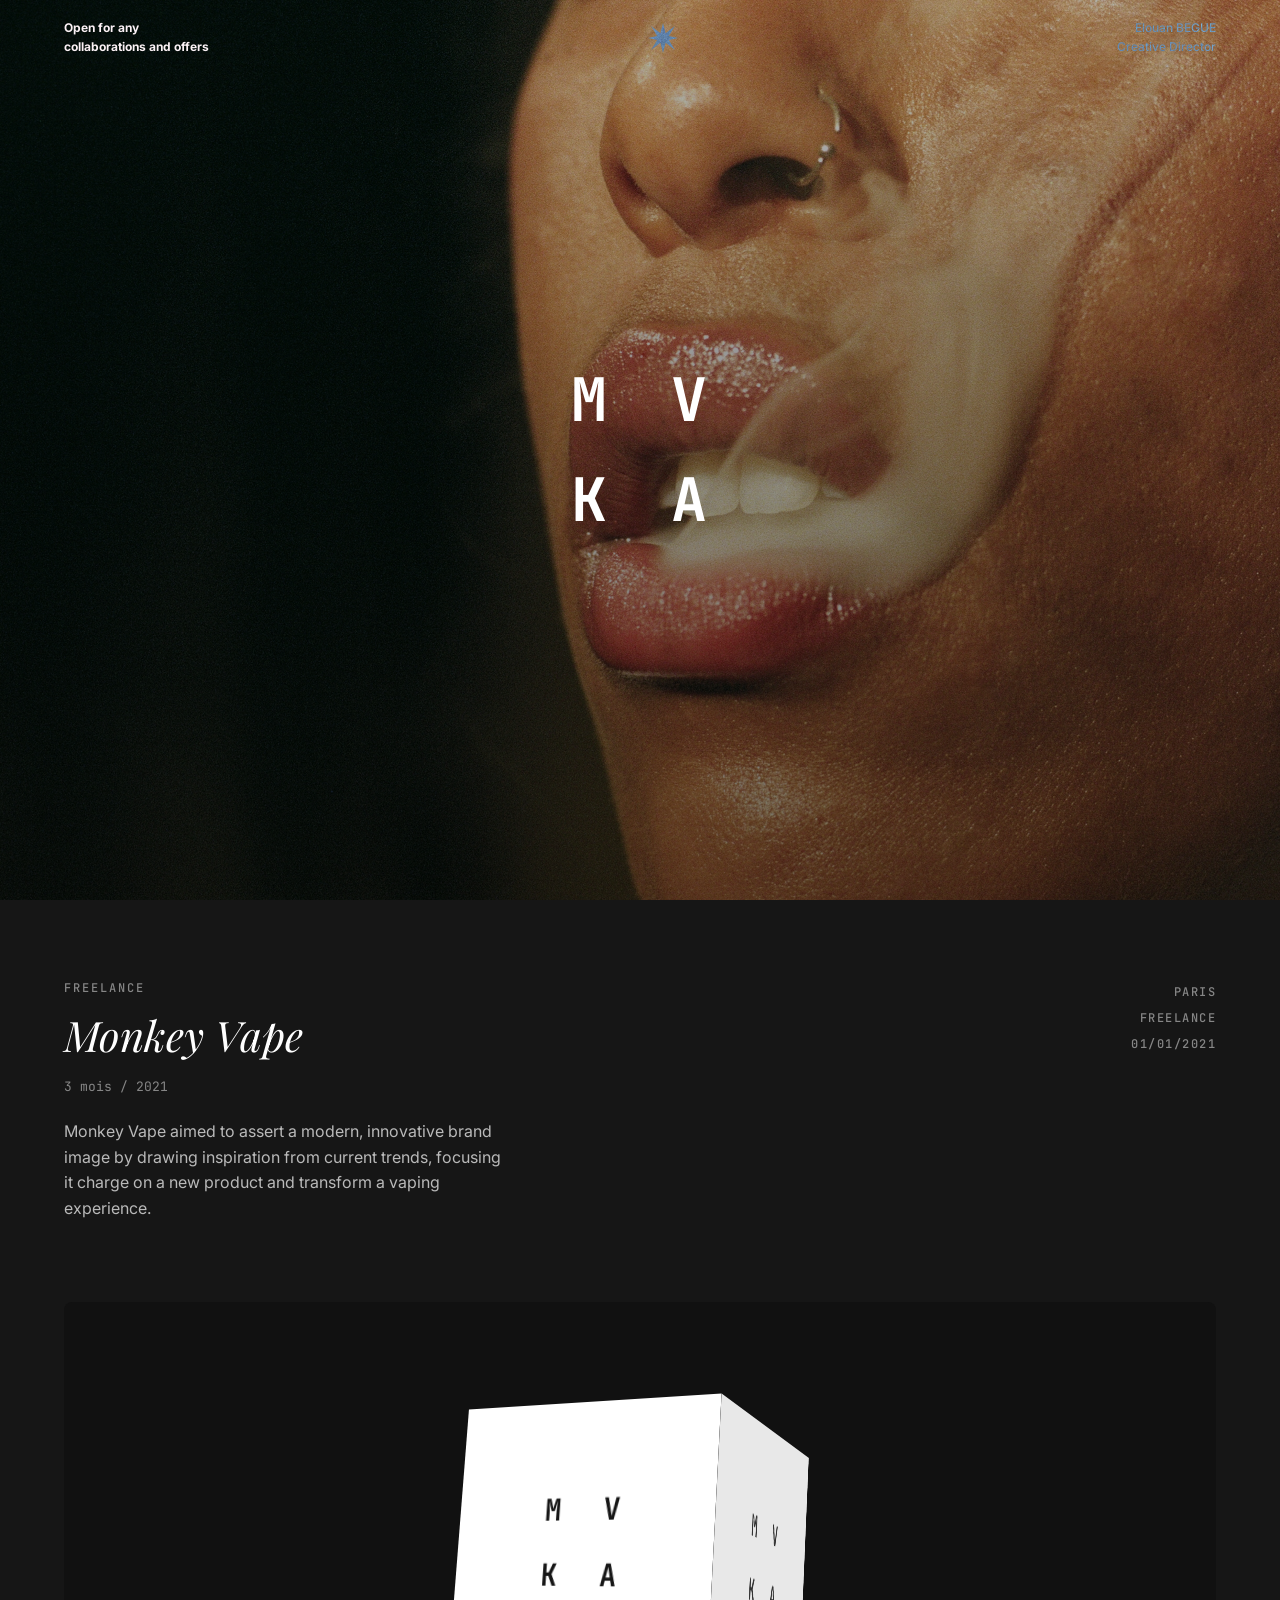
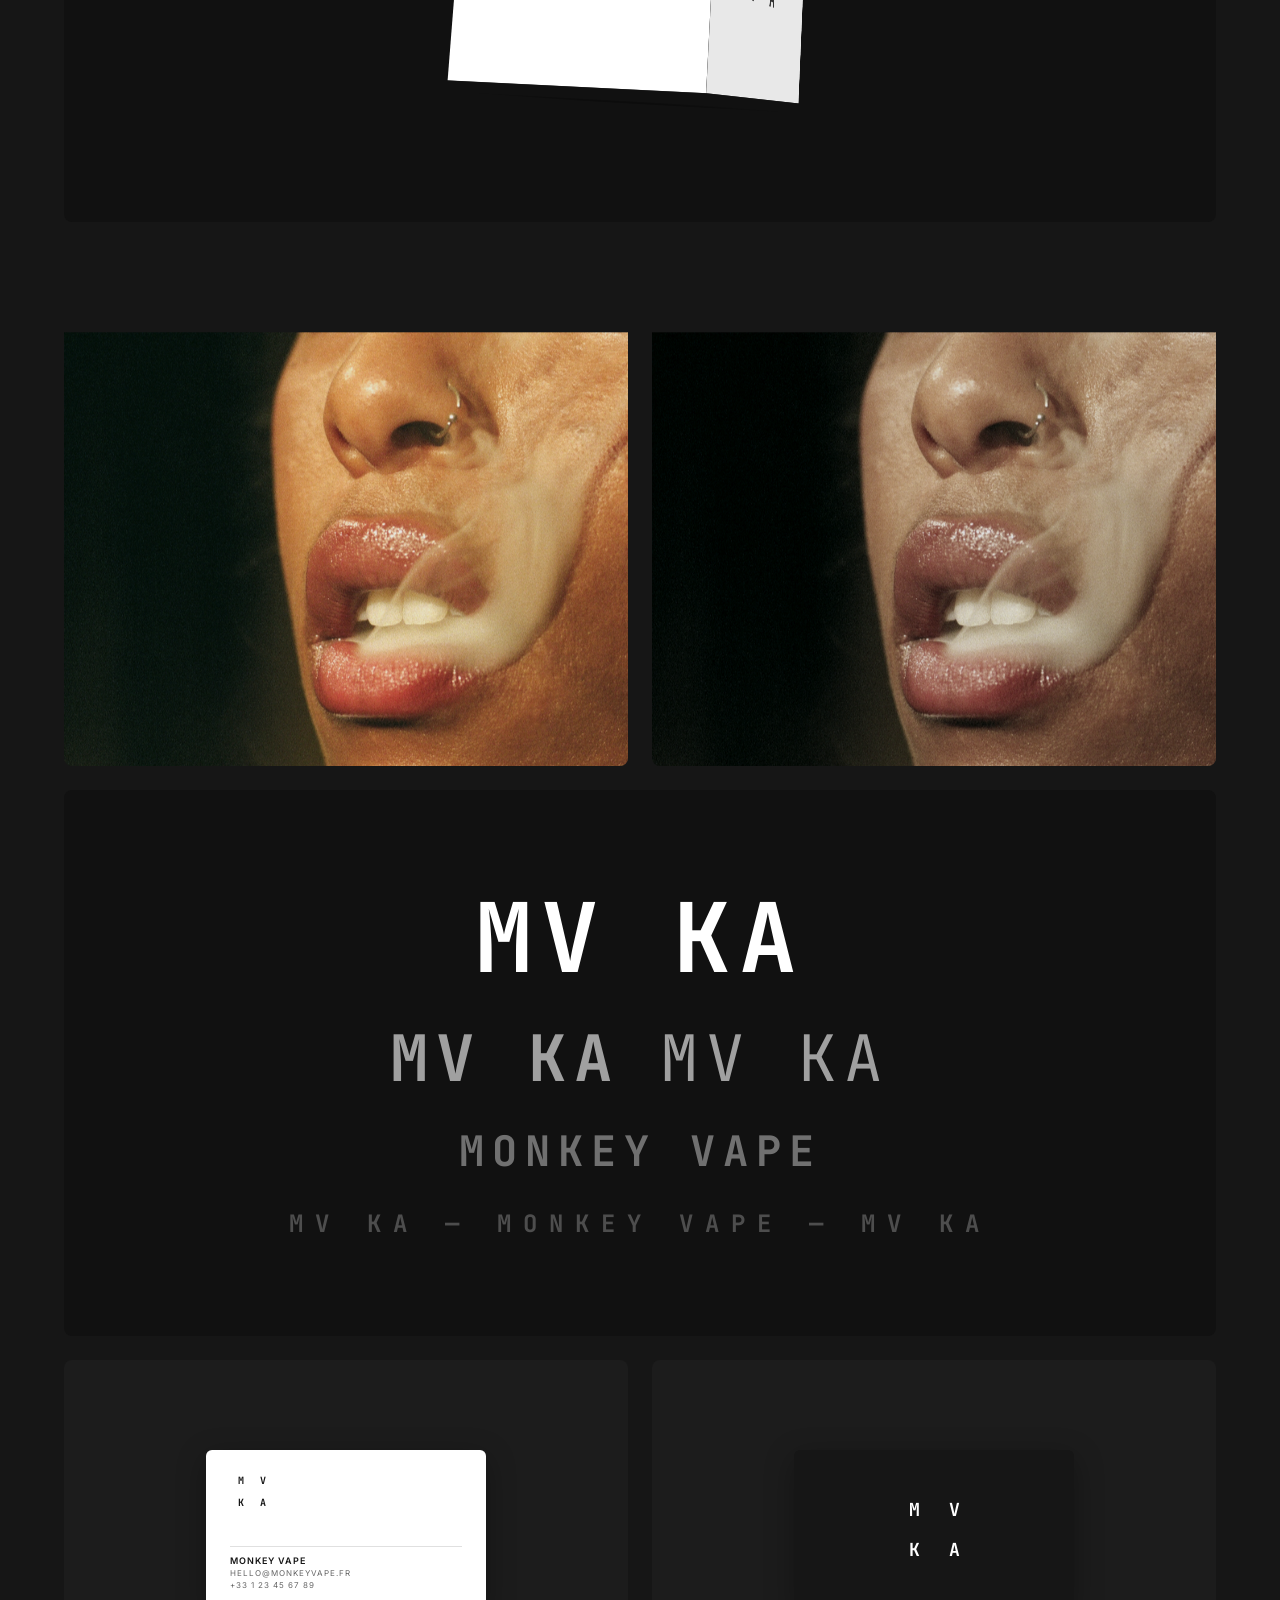
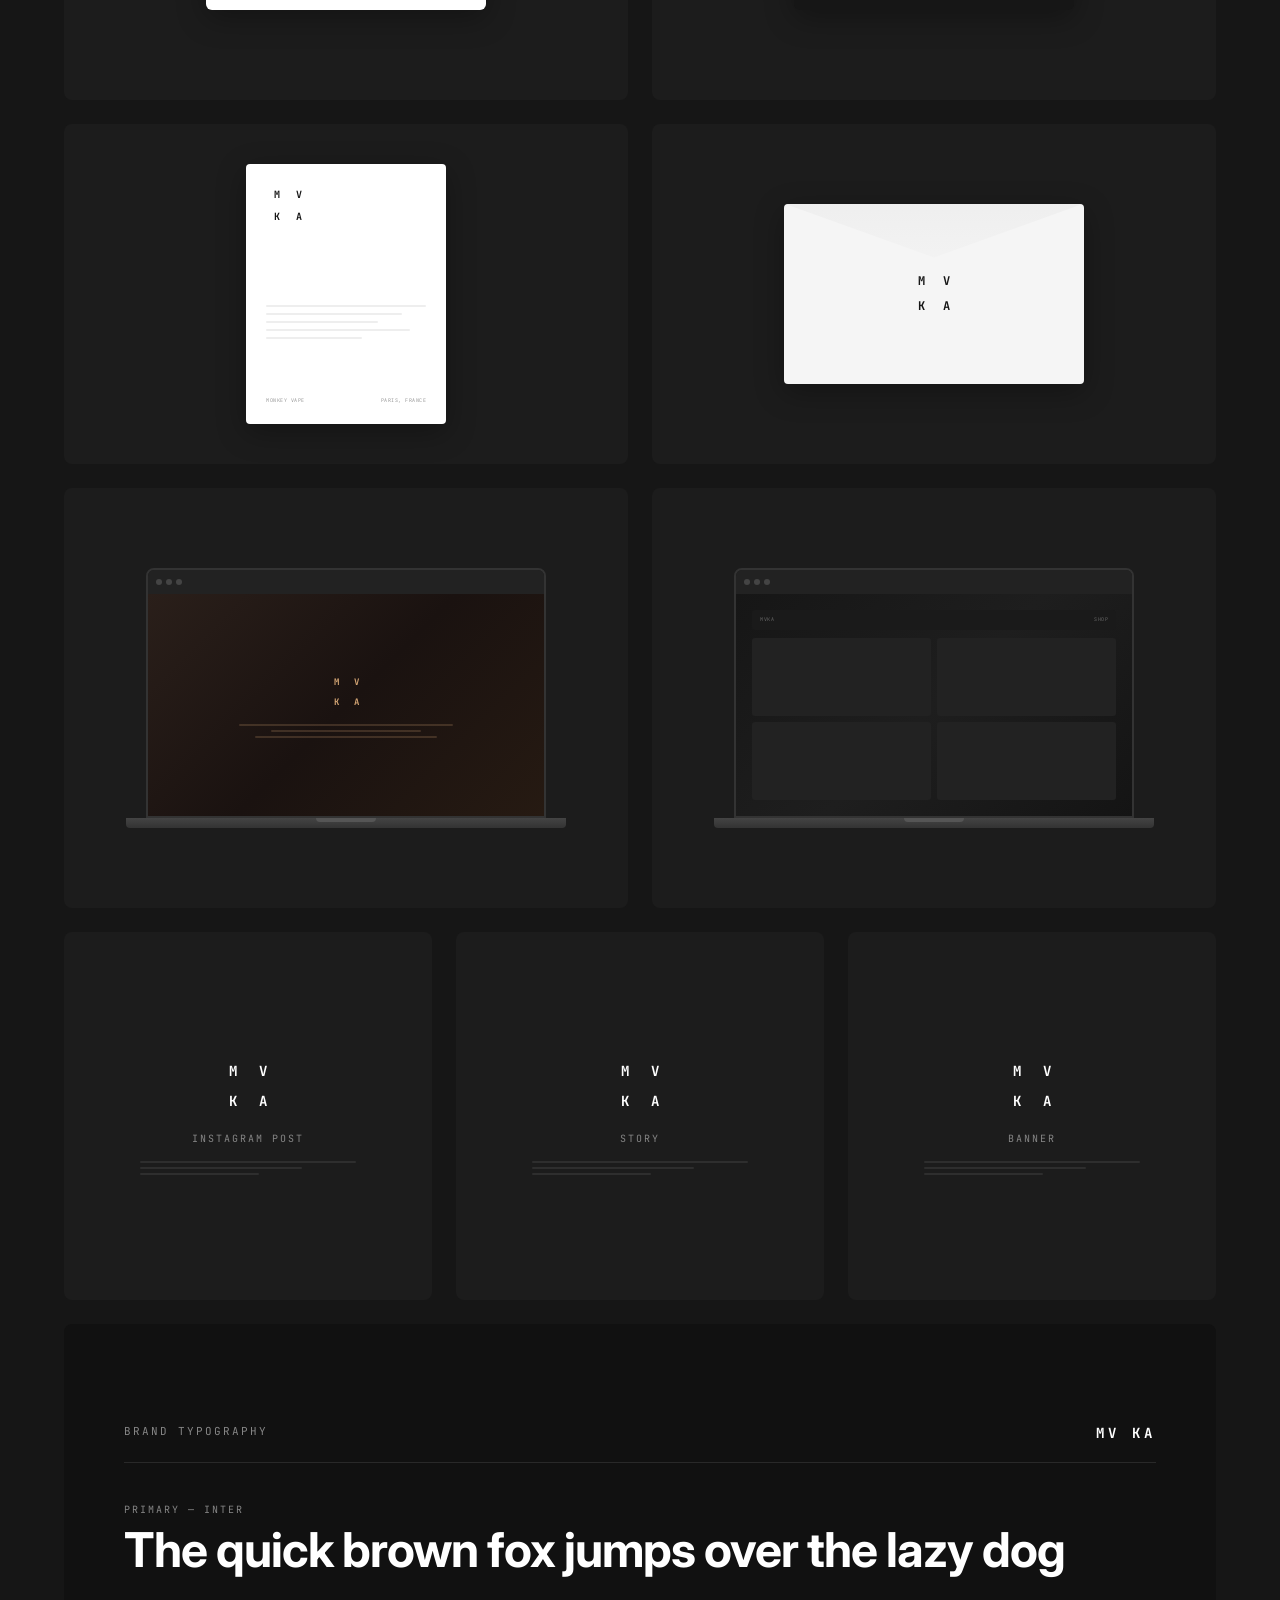
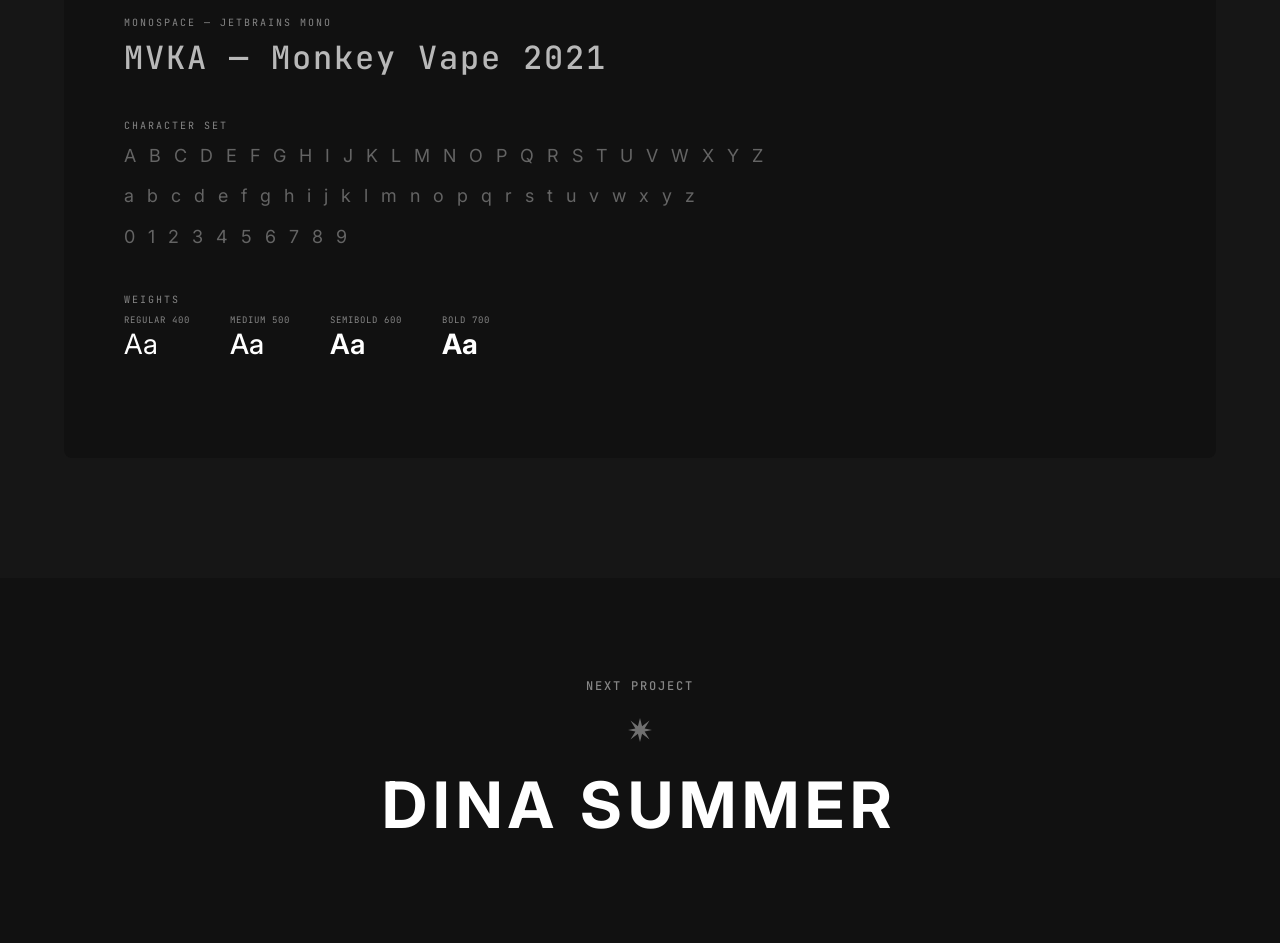
==== work-monkey-vape.html @ 681b248b "Initial commit — Elouan BEGUE Creative Director portfolio Full static portfolio with: - Homepage (in" ====
<!DOCTYPE html>
<html lang="en">
<head>
  <meta charset="UTF-8">
  <meta name="viewport" content="width=device-width, initial-scale=1.0">
  <title>MONKEY VAPE / MV KA — Elouan BEGUE</title>
  <meta name="description" content="Monkey Vape MV KA brand case study. Branding, web design and visual identity by Elouan BEGUE.">
  <meta property="og:title" content="MONKEY VAPE / MV KA — Elouan BEGUE">
  <meta property="og:description" content="Monkey Vape MV KA brand case study. Branding, web design and visual identity by Elouan BEGUE.">
  <meta property="og:type" content="website">
  <meta property="og:url" content="https://elouanbegue.com/work-monkey-vape.html">
  <link rel="icon" href="assets/favicon.svg" type="image/svg+xml">
  <link rel="preconnect" href="https://fonts.googleapis.com">
  <link rel="preconnect" href="https://fonts.gstatic.com" crossorigin>
  <link href="https://fonts.googleapis.com/css2?family=Inter:wght@400;500;600;700&family=JetBrains+Mono:wght@400;500&family=Playfair+Display:ital,wght@0,400;0,700;1,400;1,700&display=swap" rel="stylesheet">
  <link rel="stylesheet" href="styles.css">
  <style>
    /* === MONKEY VAPE CASE STUDY === */

    body {
      background: #161616;
      color: #ffffff;
    }

    /* --- HEADER override --- */
    .header {
      background: transparent;
      mix-blend-mode: difference;
    }
    .header.scrolled {
      background-color: rgba(22, 22, 22, 0.9);
      backdrop-filter: blur(12px);
      -webkit-backdrop-filter: blur(12px);
    }

    /* --- HERO --- */
    .mv-hero {
      position: relative;
      width: 100vw;
      height: 100vh;
      min-height: 700px;
      overflow: hidden;
      display: flex;
      align-items: center;
      justify-content: center;
    }

    .mv-hero-bg {
      position: absolute;
      inset: 0;
      background-image: url('assets/project-allowa-bg.jpg');
      background-size: cover;
      background-position: center top;
      transform: scale(1.08);
      animation: mvHeroZoom 2s ease-out forwards;
      will-change: transform;
    }

    @keyframes mvHeroZoom {
      from { transform: scale(1.08); }
      to { transform: scale(1.0); }
    }

    .mv-hero-overlay {
      position: absolute;
      inset: 0;
      background: linear-gradient(180deg, rgba(0,0,0,0.3) 0%, rgba(0,0,0,0.55) 100%);
      pointer-events: none;
    }

    .mv-hero-logo {
      position: relative;
      z-index: 2;
      display: grid;
      grid-template-columns: 1fr 1fr;
      grid-template-rows: 1fr 1fr;
      width: 200px;
      height: 200px;
      opacity: 0;
      animation: mvLogoIn 1s ease-out 0.4s forwards;
    }

    @keyframes mvLogoIn {
      from { opacity: 0; transform: scale(0.9); }
      to { opacity: 1; transform: scale(1); }
    }

    .mv-hero-logo span {
      display: flex;
      align-items: center;
      justify-content: center;
      font-family: 'JetBrains Mono', monospace;
      font-size: 60px;
      font-weight: 700;
      color: #ffffff;
      line-height: 1;
      letter-spacing: 2px;
    }

    /* --- PROJECT INFO --- */
    .project-info {
      max-width: var(--max-width);
      margin: 0 auto;
      padding: 80px var(--side-padding);
      display: grid;
      grid-template-columns: 1fr 1fr;
      gap: 60px;
    }

    .project-info-left {
      display: flex;
      flex-direction: column;
      gap: 16px;
    }

    .project-info-label {
      font-family: var(--font-mono);
      font-size: 12px;
      font-weight: 500;
      color: var(--grey);
      text-transform: uppercase;
      letter-spacing: 2px;
    }

    .project-info-title {
      font-family: 'Playfair Display', serif;
      font-size: 42px;
      font-weight: 400;
      font-style: italic;
      color: #ffffff;
      line-height: 1.1;
    }

    .project-info-date {
      font-family: var(--font-mono);
      font-size: 13px;
      font-weight: 400;
      color: var(--grey);
      margin-top: 4px;
    }

    .project-info-desc {
      font-family: var(--font-sans);
      font-size: 16px;
      font-weight: 400;
      color: rgba(255, 255, 255, 0.7);
      line-height: 1.6;
      max-width: 440px;
      margin-top: 8px;
    }

    .project-info-right {
      display: flex;
      flex-direction: column;
      align-items: flex-end;
      justify-content: flex-start;
      gap: 10px;
      padding-top: 4px;
    }

    .project-meta-item {
      font-family: 'JetBrains Mono', monospace;
      font-size: 12px;
      font-weight: 500;
      color: var(--grey);
      text-transform: uppercase;
      letter-spacing: 1.5px;
      text-align: right;
    }

    /* --- GALLERY --- */
    .gallery {
      max-width: var(--max-width);
      margin: 0 auto;
      padding: 0 var(--side-padding);
      display: flex;
      flex-direction: column;
      gap: var(--gap);
    }

    .gallery-row {
      width: 100%;
      overflow: hidden;
      border-radius: var(--radius);
    }

    .gallery-row img {
      width: 100%;
      height: 100%;
      object-fit: cover;
      display: block;
      transition: transform 0.6s cubic-bezier(0.16, 1, 0.3, 1);
    }

    .gallery-row:hover img {
      transform: scale(1.02);
    }

    .gallery-row.full {
      height: 520px;
    }

    .gallery-two-col {
      display: grid;
      grid-template-columns: 1fr 1fr;
      gap: var(--gap);
    }

    .gallery-two-col .gallery-col {
      height: 520px;
      overflow: hidden;
      border-radius: var(--radius);
    }

    .gallery-two-col .gallery-col img {
      width: 100%;
      height: 100%;
      object-fit: cover;
      transition: transform 0.6s cubic-bezier(0.16, 1, 0.3, 1);
    }

    .gallery-two-col .gallery-col:hover img {
      transform: scale(1.02);
    }

    /* --- 1. 3D BOX MOCKUP --- */
    .box-mockup-section {
      width: 100%;
      height: 520px;
      display: flex;
      align-items: center;
      justify-content: center;
      background: #111111;
      border-radius: var(--radius);
      overflow: hidden;
      perspective: 1200px;
    }

    .box-3d {
      width: 260px;
      height: 260px;
      position: relative;
      transform-style: preserve-3d;
      transform: rotateY(-25deg) rotateX(8deg);
      transition: transform 0.8s cubic-bezier(0.16, 1, 0.3, 1);
    }

    .box-mockup-section:hover .box-3d {
      transform: rotateY(-40deg) rotateX(12deg);
    }

    .box-face {
      position: absolute;
      width: 260px;
      height: 260px;
      display: flex;
      align-items: center;
      justify-content: center;
      border: 1px solid rgba(255,255,255,0.08);
      backface-visibility: hidden;
    }

    .box-face-front {
      background: #ffffff;
      transform: translateZ(130px);
    }

    .box-face-right {
      background: #e8e8e8;
      transform: rotateY(90deg) translateZ(130px);
    }

    .box-face-top {
      background: #f0f0f0;
      transform: rotateX(90deg) translateZ(130px);
    }

    .box-face .box-logo {
      display: grid;
      grid-template-columns: 1fr 1fr;
      grid-template-rows: 1fr 1fr;
      width: 120px;
      height: 120px;
    }

    .box-face .box-logo span {
      display: flex;
      align-items: center;
      justify-content: center;
      font-family: 'JetBrains Mono', monospace;
      font-size: 28px;
      font-weight: 700;
      color: #161616;
      line-height: 1;
    }

    .box-face-right .box-logo span {
      color: #333;
    }

    .box-face-top .box-logo span {
      color: #444;
    }

    .box-shadow {
      position: absolute;
      width: 260px;
      height: 260px;
      background: rgba(0,0,0,0.3);
      filter: blur(40px);
      transform: rotateX(90deg) translateZ(-140px) scale(0.8);
    }

    /* --- 2. TWO-COL PRODUCT SHOTS --- */
    .product-shot {
      position: relative;
      width: 100%;
      height: 100%;
    }

    .product-shot img {
      width: 100%;
      height: 100%;
      object-fit: cover;
    }

    .product-shot.warm img {
      filter: sepia(0.15) saturate(1.2) brightness(0.9);
    }

    .product-shot.cool img {
      filter: saturate(0.6) brightness(0.85) contrast(1.1);
    }

    .product-shot:hover img {
      transform: scale(1.03);
    }

    /* --- 3. LOGO SHOWCASE --- */
    .logo-showcase {
      width: 100%;
      padding: 100px 40px;
      display: flex;
      flex-direction: column;
      align-items: center;
      justify-content: center;
      gap: 40px;
      background: #111111;
      border-radius: var(--radius);
      overflow: hidden;
    }

    .logo-showcase-row {
      display: flex;
      align-items: baseline;
      gap: 40px;
    }

    .logo-showcase-text {
      font-family: 'JetBrains Mono', monospace;
      font-weight: 700;
      color: #ffffff;
      letter-spacing: 8px;
      line-height: 1;
      white-space: nowrap;
    }

    .logo-showcase-text.xl {
      font-size: 96px;
    }

    .logo-showcase-text.lg {
      font-size: 64px;
      opacity: 0.6;
    }

    .logo-showcase-text.md {
      font-size: 42px;
      opacity: 0.4;
    }

    .logo-showcase-text.sm {
      font-size: 24px;
      opacity: 0.25;
      letter-spacing: 12px;
    }

    .logo-showcase-text.light {
      font-weight: 400;
    }

    /* --- 4. STATIONERY GRID --- */
    .stationery-grid {
      display: grid;
      grid-template-columns: 1fr 1fr;
      grid-template-rows: 1fr 1fr;
      gap: var(--gap);
    }

    .stationery-card {
      height: 340px;
      background: #1c1c1c;
      border-radius: var(--radius);
      display: flex;
      align-items: center;
      justify-content: center;
      overflow: hidden;
      position: relative;
      opacity: 0;
      transform: translateY(40px);
      transition: opacity 0.6s cubic-bezier(0.16, 1, 0.3, 1),
                  transform 0.6s cubic-bezier(0.16, 1, 0.3, 1);
    }

    .stationery-grid.visible .stationery-card {
      opacity: 1;
      transform: translateY(0);
    }

    .stationery-grid.visible .stationery-card:nth-child(1) { transition-delay: 0s; }
    .stationery-grid.visible .stationery-card:nth-child(2) { transition-delay: 0.08s; }
    .stationery-grid.visible .stationery-card:nth-child(3) { transition-delay: 0.16s; }
    .stationery-grid.visible .stationery-card:nth-child(4) { transition-delay: 0.24s; }

    .stat-business-card {
      width: 280px;
      height: 160px;
      background: #ffffff;
      border-radius: 6px;
      padding: 20px 24px;
      display: flex;
      flex-direction: column;
      justify-content: space-between;
      box-shadow: 0 8px 30px rgba(0,0,0,0.3);
      transition: transform 0.4s ease;
    }

    .stationery-card:hover .stat-business-card {
      transform: translateY(-4px) rotate(-1deg);
    }

    .stat-bc-logo {
      display: grid;
      grid-template-columns: 1fr 1fr;
      width: 44px;
      height: 44px;
    }

    .stat-bc-logo span {
      font-family: 'JetBrains Mono', monospace;
      font-size: 10px;
      font-weight: 700;
      color: #161616;
      display: flex;
      align-items: center;
      justify-content: center;
    }

    .stat-bc-info {
      display: flex;
      flex-direction: column;
      gap: 2px;
    }

    .stat-bc-info span {
      font-family: 'Inter', sans-serif;
      font-size: 8px;
      color: #666;
      letter-spacing: 1px;
      text-transform: uppercase;
    }

    .stat-bc-info span:first-child {
      font-weight: 600;
      color: #161616;
      font-size: 9px;
    }

    .stat-bc-line {
      width: 100%;
      height: 1px;
      background: #e0e0e0;
      margin: 8px 0;
    }

    /* Back of card variant */
    .stat-business-card.back {
      background: #161616;
      display: flex;
      align-items: center;
      justify-content: center;
    }

    .stat-business-card.back .stat-bc-logo-big {
      display: grid;
      grid-template-columns: 1fr 1fr;
      width: 80px;
      height: 80px;
    }

    .stat-business-card.back .stat-bc-logo-big span {
      font-family: 'JetBrains Mono', monospace;
      font-size: 18px;
      font-weight: 700;
      color: #ffffff;
      display: flex;
      align-items: center;
      justify-content: center;
    }

    /* Letterhead variant */
    .stat-letterhead {
      width: 200px;
      height: 260px;
      background: #ffffff;
      border-radius: 4px;
      padding: 20px;
      display: flex;
      flex-direction: column;
      justify-content: space-between;
      box-shadow: 0 8px 30px rgba(0,0,0,0.3);
      transition: transform 0.4s ease;
    }

    .stationery-card:hover .stat-letterhead {
      transform: translateY(-4px);
    }

    .stat-lh-lines {
      display: flex;
      flex-direction: column;
      gap: 6px;
      margin-top: 20px;
    }

    .stat-lh-line {
      height: 2px;
      background: #eee;
      border-radius: 1px;
    }

    .stat-lh-line:nth-child(2) { width: 85%; }
    .stat-lh-line:nth-child(3) { width: 70%; }
    .stat-lh-line:nth-child(4) { width: 90%; }
    .stat-lh-line:nth-child(5) { width: 60%; }

    .stat-lh-footer {
      display: flex;
      justify-content: space-between;
      align-items: flex-end;
    }

    .stat-lh-footer span {
      font-family: 'JetBrains Mono', monospace;
      font-size: 5px;
      color: #999;
      text-transform: uppercase;
      letter-spacing: 0.5px;
    }

    /* Envelope variant */
    .stat-envelope {
      width: 300px;
      height: 180px;
      background: #f5f5f5;
      border-radius: 4px;
      padding: 24px;
      position: relative;
      display: flex;
      flex-direction: column;
      justify-content: center;
      align-items: center;
      box-shadow: 0 8px 30px rgba(0,0,0,0.3);
      transition: transform 0.4s ease;
    }

    .stationery-card:hover .stat-envelope {
      transform: translateY(-4px) rotate(1deg);
    }

    .stat-env-flap {
      position: absolute;
      top: 0;
      left: 0;
      right: 0;
      height: 50%;
      background: linear-gradient(180deg, #e8e8e8 0%, #f5f5f5 100%);
      border-radius: 4px 4px 0 0;
      clip-path: polygon(0 0, 100% 0, 50% 60%);
      opacity: 0.5;
    }

    .stat-env-logo {
      display: grid;
      grid-template-columns: 1fr 1fr;
      width: 50px;
      height: 50px;
      position: relative;
      z-index: 2;
    }

    .stat-env-logo span {
      font-family: 'JetBrains Mono', monospace;
      font-size: 12px;
      font-weight: 700;
      color: #161616;
      display: flex;
      align-items: center;
      justify-content: center;
    }

    /* --- 5. LAPTOP MOCKUPS --- */
    .laptop-grid {
      display: grid;
      grid-template-columns: 1fr 1fr;
      gap: var(--gap);
    }

    .laptop-mockup {
      height: 420px;
      background: #1c1c1c;
      border-radius: var(--radius);
      display: flex;
      align-items: center;
      justify-content: center;
      overflow: hidden;
      padding: 40px;
    }

    .laptop-frame {
      width: 100%;
      max-width: 400px;
      position: relative;
    }

    .laptop-screen {
      width: 100%;
      aspect-ratio: 16/10;
      background: #1a1a1a;
      border-radius: 8px 8px 0 0;
      border: 2px solid #333;
      overflow: hidden;
      position: relative;
    }

    .laptop-screen-content {
      width: 100%;
      height: 100%;
      display: flex;
      flex-direction: column;
    }

    .laptop-nav {
      height: 24px;
      background: #222;
      display: flex;
      align-items: center;
      padding: 0 8px;
      gap: 4px;
    }

    .laptop-nav-dot {
      width: 6px;
      height: 6px;
      border-radius: 50%;
      background: #444;
    }

    .laptop-body-warm {
      flex: 1;
      background: linear-gradient(135deg, #2a1f1a 0%, #1a1210 50%, #261a12 100%);
      display: flex;
      flex-direction: column;
      align-items: center;
      justify-content: center;
      gap: 12px;
      padding: 20px;
    }

    .laptop-body-warm .site-logo {
      display: grid;
      grid-template-columns: 1fr 1fr;
      width: 40px;
      height: 40px;
    }

    .laptop-body-warm .site-logo span {
      font-family: 'JetBrains Mono', monospace;
      font-size: 9px;
      font-weight: 700;
      color: #d4a574;
      display: flex;
      align-items: center;
      justify-content: center;
    }

    .laptop-body-warm .site-lines {
      display: flex;
      flex-direction: column;
      align-items: center;
      gap: 4px;
      width: 60%;
    }

    .laptop-body-warm .site-line {
      height: 2px;
      background: rgba(212, 165, 116, 0.2);
      border-radius: 1px;
      width: 100%;
    }

    .laptop-body-warm .site-line:nth-child(2) { width: 70%; }
    .laptop-body-warm .site-line:nth-child(3) { width: 85%; }

    .laptop-body-dark {
      flex: 1;
      background: linear-gradient(135deg, #161616 0%, #1e1e1e 50%, #141414 100%);
      display: flex;
      flex-direction: column;
      gap: 8px;
      padding: 16px;
    }

    .laptop-body-dark .site-header-bar {
      height: 20px;
      background: #1a1a1a;
      border-radius: 3px;
      display: flex;
      align-items: center;
      justify-content: space-between;
      padding: 0 8px;
    }

    .laptop-body-dark .site-header-bar span {
      font-family: 'JetBrains Mono', monospace;
      font-size: 5px;
      color: #666;
      text-transform: uppercase;
      letter-spacing: 0.5px;
    }

    .laptop-body-dark .site-grid {
      flex: 1;
      display: grid;
      grid-template-columns: 1fr 1fr;
      gap: 6px;
    }

    .laptop-body-dark .site-grid-item {
      background: #222;
      border-radius: 3px;
    }

    .laptop-base {
      width: 110%;
      height: 10px;
      background: linear-gradient(180deg, #444 0%, #333 100%);
      border-radius: 0 0 4px 4px;
      margin: 0 auto;
      position: relative;
      left: -5%;
    }

    .laptop-base::after {
      content: '';
      position: absolute;
      top: 0;
      left: 50%;
      transform: translateX(-50%);
      width: 60px;
      height: 4px;
      background: #555;
      border-radius: 0 0 4px 4px;
    }

    /* --- 6. SOCIAL MEDIA GRID --- */
    .social-grid {
      display: grid;
      grid-template-columns: repeat(3, 1fr);
      gap: var(--gap);
    }

    .social-card {
      aspect-ratio: 1;
      background: #1c1c1c;
      border-radius: var(--radius);
      display: flex;
      flex-direction: column;
      align-items: center;
      justify-content: center;
      gap: 16px;
      padding: 30px;
      transition: transform 0.4s ease, background 0.4s ease;
      opacity: 0;
      transform: translateY(30px);
    }

    .social-grid.visible .social-card {
      opacity: 1;
      transform: translateY(0);
    }

    .social-grid.visible .social-card:nth-child(1) { transition-delay: 0s; }
    .social-grid.visible .social-card:nth-child(2) { transition-delay: 0.08s; }
    .social-grid.visible .social-card:nth-child(3) { transition-delay: 0.16s; }

    .social-card:hover {
      background: #222;
      transform: translateY(-4px);
    }

    .social-card-logo {
      display: grid;
      grid-template-columns: 1fr 1fr;
      width: 60px;
      height: 60px;
    }

    .social-card-logo span {
      font-family: 'JetBrains Mono', monospace;
      font-size: 14px;
      font-weight: 700;
      color: #fff;
      display: flex;
      align-items: center;
      justify-content: center;
    }

    .social-card-label {
      font-family: var(--font-mono);
      font-size: 10px;
      color: var(--grey);
      text-transform: uppercase;
      letter-spacing: 2px;
    }

    .social-card-lines {
      display: flex;
      flex-direction: column;
      gap: 4px;
      width: 70%;
    }

    .social-card-line {
      height: 2px;
      background: rgba(255,255,255,0.08);
      border-radius: 1px;
    }

    .social-card-line:nth-child(2) { width: 75%; }
    .social-card-line:nth-child(3) { width: 55%; }

    /* --- 7. TYPOGRAPHY SPECIMEN --- */
    .typo-section {
      width: 100%;
      padding: 100px 60px;
      background: #111111;
      border-radius: var(--radius);
      display: flex;
      flex-direction: column;
      gap: 40px;
    }

    .typo-header {
      display: flex;
      justify-content: space-between;
      align-items: flex-start;
      border-bottom: 1px solid rgba(255,255,255,0.1);
      padding-bottom: 20px;
    }

    .typo-header-label {
      font-family: var(--font-mono);
      font-size: 11px;
      color: var(--grey);
      text-transform: uppercase;
      letter-spacing: 2px;
    }

    .typo-header-brand {
      font-family: 'JetBrains Mono', monospace;
      font-size: 14px;
      font-weight: 700;
      color: #fff;
      letter-spacing: 4px;
    }

    .typo-row {
      display: flex;
      flex-direction: column;
      gap: 8px;
    }

    .typo-label {
      font-family: var(--font-mono);
      font-size: 10px;
      color: var(--grey);
      text-transform: uppercase;
      letter-spacing: 2px;
    }

    .typo-sample-sans {
      font-family: 'Inter', sans-serif;
      font-size: 48px;
      font-weight: 700;
      color: #ffffff;
      letter-spacing: -1px;
      line-height: 1.1;
    }

    .typo-sample-mono {
      font-family: 'JetBrains Mono', monospace;
      font-size: 32px;
      font-weight: 500;
      color: rgba(255,255,255,0.7);
      letter-spacing: 2px;
      line-height: 1.3;
    }

    .typo-alphabet {
      font-family: 'Inter', sans-serif;
      font-size: 18px;
      font-weight: 400;
      color: rgba(255,255,255,0.35);
      letter-spacing: 4px;
      line-height: 1.8;
    }

    .typo-weights {
      display: flex;
      gap: 40px;
      flex-wrap: wrap;
    }

    .typo-weight {
      display: flex;
      flex-direction: column;
      gap: 4px;
    }

    .typo-weight-name {
      font-family: var(--font-mono);
      font-size: 9px;
      color: var(--grey);
      text-transform: uppercase;
      letter-spacing: 1px;
    }

    .typo-weight-sample {
      font-family: 'Inter', sans-serif;
      font-size: 28px;
      color: #ffffff;
      line-height: 1;
    }

    .typo-weight-sample.w400 { font-weight: 400; }
    .typo-weight-sample.w500 { font-weight: 500; }
    .typo-weight-sample.w600 { font-weight: 600; }
    .typo-weight-sample.w700 { font-weight: 700; }

    /* --- NEXT PROJECT --- */
    .next-project {
      margin-top: 120px;
      padding: 100px var(--side-padding);
      display: flex;
      flex-direction: column;
      align-items: center;
      gap: 24px;
      background: #111111;
    }

    .next-project-label {
      font-family: var(--font-mono);
      font-size: 12px;
      font-weight: 500;
      color: var(--grey);
      text-transform: uppercase;
      letter-spacing: 2px;
    }

    .next-project-star {
      opacity: 0.4;
    }

    .next-project-name {
      font-family: var(--font-sans);
      font-size: 64px;
      font-weight: 700;
      color: #ffffff;
      text-transform: uppercase;
      letter-spacing: 6px;
      transition: opacity 0.4s ease, letter-spacing 0.4s ease;
    }

    .next-project-link {
      display: flex;
      flex-direction: column;
      align-items: center;
      gap: 20px;
      text-decoration: none;
      cursor: pointer;
    }

    .next-project-link:hover .next-project-name {
      opacity: 0.7;
      letter-spacing: 10px;
    }

    /* --- BOTTOM MENU --- */
    .bottom-menu {
      position: fixed;
      bottom: 0;
      left: 0;
      width: 100%;
      z-index: 999;
      background: var(--dark);
      isolation: isolate;
      transform: translateY(100%);
      opacity: 0;
      transition: transform 0.4s cubic-bezier(0.16, 1, 0.3, 1), opacity 0.3s ease;
    }

    .bottom-menu.visible {
      transform: translateY(0);
      opacity: 1;
    }

    .bottom-menu-inner {
      max-width: var(--max-width);
      margin: 0 auto;
      padding: 15px var(--side-padding);
      display: flex;
      justify-content: space-between;
      align-items: center;
    }

    .bottom-menu-left {
      display: flex;
      flex-direction: column;
      gap: 2px;
    }

    .bottom-menu-left span {
      font-family: var(--font-mono);
      font-size: 12px;
      font-weight: 500;
      color: var(--white);
      text-transform: uppercase;
      letter-spacing: 1px;
    }

    .bottom-menu-left span:last-child {
      color: var(--grey);
      font-weight: 400;
    }

    .bm-links {
      display: flex;
      gap: 40px;
    }

    .bm-link {
      font-family: 'Inter', sans-serif;
      font-size: 12px;
      font-weight: 500;
      color: var(--grey);
      text-transform: uppercase;
      letter-spacing: 1px;
      transition: color 0.3s ease;
      cursor: pointer;
      text-decoration: none;
    }

    .bm-link.active {
      color: var(--white);
    }

    .bm-link:hover {
      color: var(--white);
    }

    .bm-follow {
      font-family: 'Inter', sans-serif;
      font-size: 12px;
      font-weight: 500;
      color: var(--white);
      text-transform: uppercase;
      letter-spacing: 1px;
      transition: opacity 0.3s ease;
      cursor: pointer;
      text-decoration: none;
    }

    .bm-follow:hover {
      opacity: 0.7;
    }

    /* --- REVEAL ANIMATIONS --- */
    .reveal-section {
      opacity: 0;
      transform: translateY(60px);
      transition: opacity 0.8s cubic-bezier(0.16, 1, 0.3, 1),
                  transform 0.8s cubic-bezier(0.16, 1, 0.3, 1);
    }

    .reveal-section.visible {
      opacity: 1;
      transform: translateY(0);
    }

    .gallery-two-col .gallery-col {
      opacity: 0;
      transform: translateY(60px);
      transition: opacity 0.8s cubic-bezier(0.16, 1, 0.3, 1),
                  transform 0.8s cubic-bezier(0.16, 1, 0.3, 1);
    }

    .gallery-two-col.visible .gallery-col:nth-child(1) {
      opacity: 1;
      transform: translateY(0);
    }

    .gallery-two-col.visible .gallery-col:nth-child(2) {
      opacity: 1;
      transform: translateY(0);
      transition-delay: 0.1s;
    }

    .parallax-wrap {
      overflow: hidden;
    }

    .parallax-img {
      transition: transform 0.1s linear;
      will-change: transform;
    }

    /* --- RESPONSIVE --- */
    @media (max-width: 1024px) {
      .mv-hero-logo span { font-size: 48px; }
      .mv-hero-logo { width: 160px; height: 160px; }
      .project-info { padding: 60px var(--side-padding); gap: 40px; }
      .project-info-title { font-size: 34px; }
      .gallery-row.full { height: 400px; }
      .gallery-two-col .gallery-col { height: 400px; }
      .box-mockup-section { height: 400px; }
      .box-3d { width: 200px; height: 200px; }
      .box-face { width: 200px; height: 200px; }
      .box-face-front { transform: translateZ(100px); }
      .box-face-right { transform: rotateY(90deg) translateZ(100px); }
      .box-face-top { transform: rotateX(90deg) translateZ(100px); }
      .box-shadow { width: 200px; height: 200px; transform: rotateX(90deg) translateZ(-110px) scale(0.8); }
      .logo-showcase-text.xl { font-size: 64px; }
      .logo-showcase-text.lg { font-size: 42px; }
      .logo-showcase-text.md { font-size: 28px; }
      .logo-showcase-text.sm { font-size: 18px; }
      .stationery-card { height: 280px; }
      .laptop-mockup { height: 360px; padding: 30px; }
      .typo-sample-sans { font-size: 36px; }
      .typo-sample-mono { font-size: 24px; }
      .next-project-name { font-size: 48px; }
    }

    @media (max-width: 768px) {
      .cursor { display: none; }

      .mv-hero { min-height: 500px; }
      .mv-hero-logo span { font-size: 36px; }
      .mv-hero-logo { width: 130px; height: 130px; }

      .project-info {
        grid-template-columns: 1fr;
        gap: 30px;
        padding: 50px var(--side-padding);
      }
      .project-info-right {
        align-items: flex-start;
        flex-direction: row;
        gap: 20px;
        flex-wrap: wrap;
      }

      .gallery-row.full { height: 280px; }
      .gallery-two-col { grid-template-columns: 1fr; }
      .gallery-two-col .gallery-col { height: 280px; }

      .box-mockup-section { height: 300px; }
      .box-3d { width: 150px; height: 150px; }
      .box-face { width: 150px; height: 150px; }
      .box-face-front { transform: translateZ(75px); }
      .box-face-right { transform: rotateY(90deg) translateZ(75px); }
      .box-face-top { transform: rotateX(90deg) translateZ(75px); }
      .box-shadow { width: 150px; height: 150px; transform: rotateX(90deg) translateZ(-85px) scale(0.8); }
      .box-face .box-logo { width: 80px; height: 80px; }
      .box-face .box-logo span { font-size: 18px; }

      .logo-showcase { padding: 60px 20px; gap: 24px; }
      .logo-showcase-text.xl { font-size: 40px; letter-spacing: 4px; }
      .logo-showcase-text.lg { font-size: 28px; letter-spacing: 4px; }
      .logo-showcase-text.md { font-size: 20px; letter-spacing: 4px; }
      .logo-showcase-text.sm { font-size: 14px; letter-spacing: 6px; }

      .stationery-grid { grid-template-columns: 1fr; }
      .stationery-card { height: 260px; }

      .laptop-grid { grid-template-columns: 1fr; }
      .laptop-mockup { height: 320px; }

      .social-grid { grid-template-columns: 1fr; }

      .typo-section { padding: 60px 30px; }
      .typo-sample-sans { font-size: 28px; }
      .typo-sample-mono { font-size: 20px; }
      .typo-alphabet { font-size: 14px; letter-spacing: 2px; }
      .typo-weights { gap: 20px; }
      .typo-weight-sample { font-size: 22px; }

      .next-project-name { font-size: 32px; letter-spacing: 4px; }
      .next-project { padding: 60px var(--side-padding); margin-top: 60px; }

      .bottom-menu-left { display: none; }
      .bm-follow { display: none; }
      .bottom-menu-inner { justify-content: center; }
      .bm-links { gap: 16px; }

      .bm-link, .bm-follow, .next-project-link {
        cursor: pointer;
      }
    }

    @media (max-width: 480px) {
      .mv-hero-logo span { font-size: 28px; }
      .mv-hero-logo { width: 100px; height: 100px; }
      .gallery-row.full { height: 200px; }
      .gallery-two-col .gallery-col { height: 200px; }
      .box-mockup-section { height: 240px; }
      .box-3d { width: 110px; height: 110px; }
      .box-face { width: 110px; height: 110px; }
      .box-face-front { transform: translateZ(55px); }
      .box-face-right { transform: rotateY(90deg) translateZ(55px); }
      .box-face-top { transform: rotateX(90deg) translateZ(55px); }
      .box-shadow { width: 110px; height: 110px; transform: rotateX(90deg) translateZ(-65px) scale(0.8); }
      .box-face .box-logo { width: 56px; height: 56px; }
      .box-face .box-logo span { font-size: 12px; }
      .logo-showcase-text.xl { font-size: 28px; }
      .logo-showcase-text.lg { font-size: 20px; }
      .stationery-card { height: 220px; }
      .stat-business-card { width: 220px; height: 130px; padding: 14px 18px; }
      .stat-letterhead { width: 160px; height: 210px; padding: 14px; }
      .stat-envelope { width: 240px; height: 150px; }
      .next-project-name { font-size: 24px; }
      .typo-sample-sans { font-size: 22px; }
      .typo-sample-mono { font-size: 16px; }
    }
  </style>
</head>
<body>

  <!-- Custom Cursor -->
  <div class="cursor" id="cursor">
    <div class="cursor-dot"></div>
    <div class="cursor-circle"></div>
    <span class="cursor-text">VIEW</span>
  </div>

  <!-- HEADER -->
  <header class="header" id="header">
    <div class="header-inner">
      <a href="mailto:elouanbeguepro@gmail.com" class="header-left">
        <span>Open for any</span>
        <span>collaborations and offers</span>
      </a>
      <div class="header-center">
        <a href="index.html">
          <svg class="logo" width="30" height="30" viewBox="0 0 30 30" fill="none" xmlns="http://www.w3.org/2000/svg">
            <path d="M15 0L17.6 10.2L26.9 3.1L20.8 13L30 15L20.8 17L26.9 26.9L17.6 19.8L15 30L12.4 19.8L3.1 26.9L9.2 17L0 15L9.2 13L3.1 3.1L12.4 10.2L15 0Z" fill="white"/>
          </svg>
        </a>
      </div>
      <div class="header-right">
        <span>Elouan BEGUE</span>
        <span>Creative Director</span>
      </div>
    </div>
  </header>

  <!-- HERO -->
  <section class="mv-hero">
    <div class="mv-hero-bg"></div>
    <div class="mv-hero-overlay"></div>
    <div class="mv-hero-logo">
      <span>M</span>
      <span>V</span>
      <span>K</span>
      <span>A</span>
    </div>
  </section>

  <!-- PROJECT INFO -->
  <section class="project-info reveal-section">
    <div class="project-info-left">
      <span class="project-info-label">Freelance</span>
      <h1 class="project-info-title">Monkey Vape</h1>
      <span class="project-info-date">3 mois / 2021</span>
      <p class="project-info-desc">
        Monkey Vape aimed to assert a modern, innovative brand image by drawing inspiration from current trends, focusing it charge on a new product and transform a vaping experience.
      </p>
    </div>
    <div class="project-info-right">
      <span class="project-meta-item">Paris</span>
      <span class="project-meta-item">Freelance</span>
      <span class="project-meta-item">01/01/2021</span>
    </div>
  </section>

  <!-- GALLERY -->
  <div class="gallery">

    <!-- 1. Full-width: 3D Box Mockup -->
    <div class="box-mockup-section reveal-section" id="boxMockup">
      <div class="box-3d">
        <div class="box-shadow"></div>
        <div class="box-face box-face-front">
          <div class="box-logo">
            <span>M</span><span>V</span><span>K</span><span>A</span>
          </div>
        </div>
        <div class="box-face box-face-right">
          <div class="box-logo">
            <span>M</span><span>V</span><span>K</span><span>A</span>
          </div>
        </div>
        <div class="box-face box-face-top">
          <div class="box-logo">
            <span>M</span><span>V</span><span>K</span><span>A</span>
          </div>
        </div>
      </div>
    </div>

    <!-- 2. Two-column: Product shots -->
    <div class="gallery-two-col reveal-section">
      <div class="gallery-col parallax-wrap">
        <div class="product-shot warm">
          <img src="assets/project-allowa-bg.jpg" alt="Monkey Vape product close-up warm" class="parallax-img" loading="lazy" width="680" height="520" style="object-position: center 30%;">
        </div>
      </div>
      <div class="gallery-col parallax-wrap">
        <div class="product-shot cool">
          <img src="assets/project-allowa-bg.jpg" alt="Monkey Vape product close-up cool" class="parallax-img" loading="lazy" width="680" height="520" style="object-position: center 60%;">
        </div>
      </div>
    </div>

    <!-- 3. Full-width: Logo showcase -->
    <div class="logo-showcase reveal-section">
      <div class="logo-showcase-row">
        <span class="logo-showcase-text xl">MV KA</span>
      </div>
      <div class="logo-showcase-row">
        <span class="logo-showcase-text lg">MV KA</span>
        <span class="logo-showcase-text lg light">MV KA</span>
      </div>
      <div class="logo-showcase-row">
        <span class="logo-showcase-text md">MONKEY VAPE</span>
      </div>
      <div class="logo-showcase-row">
        <span class="logo-showcase-text sm">MV KA &mdash; MONKEY VAPE &mdash; MV KA</span>
      </div>
    </div>

    <!-- 4. Grid (2x2): Business cards & stationery -->
    <div class="stationery-grid reveal-section" id="stationeryGrid">
      <!-- Card front -->
      <div class="stationery-card">
        <div class="stat-business-card">
          <div class="stat-bc-logo">
            <span>M</span><span>V</span><span>K</span><span>A</span>
          </div>
          <div>
            <div class="stat-bc-line"></div>
            <div class="stat-bc-info">
              <span>Monkey Vape</span>
              <span>hello@monkeyvape.fr</span>
              <span>+33 1 23 45 67 89</span>
            </div>
          </div>
        </div>
      </div>
      <!-- Card back -->
      <div class="stationery-card">
        <div class="stat-business-card back">
          <div class="stat-bc-logo-big">
            <span>M</span><span>V</span><span>K</span><span>A</span>
          </div>
        </div>
      </div>
      <!-- Letterhead -->
      <div class="stationery-card">
        <div class="stat-letterhead">
          <div class="stat-bc-logo">
            <span>M</span><span>V</span><span>K</span><span>A</span>
          </div>
          <div class="stat-lh-lines">
            <div class="stat-lh-line"></div>
            <div class="stat-lh-line"></div>
            <div class="stat-lh-line"></div>
            <div class="stat-lh-line"></div>
            <div class="stat-lh-line"></div>
          </div>
          <div class="stat-lh-footer">
            <span>Monkey Vape</span>
            <span>Paris, France</span>
          </div>
        </div>
      </div>
      <!-- Envelope -->
      <div class="stationery-card">
        <div class="stat-envelope">
          <div class="stat-env-flap"></div>
          <div class="stat-env-logo">
            <span>M</span><span>V</span><span>K</span><span>A</span>
          </div>
        </div>
      </div>
    </div>

    <!-- 5. Two-column: Laptop mockups -->
    <div class="laptop-grid reveal-section">
      <div class="laptop-mockup">
        <div class="laptop-frame">
          <div class="laptop-screen">
            <div class="laptop-screen-content">
              <div class="laptop-nav">
                <div class="laptop-nav-dot"></div>
                <div class="laptop-nav-dot"></div>
                <div class="laptop-nav-dot"></div>
              </div>
              <div class="laptop-body-warm">
                <div class="site-logo">
                  <span>M</span><span>V</span><span>K</span><span>A</span>
                </div>
                <div class="site-lines">
                  <div class="site-line"></div>
                  <div class="site-line"></div>
                  <div class="site-line"></div>
                </div>
              </div>
            </div>
          </div>
          <div class="laptop-base"></div>
        </div>
      </div>
      <div class="laptop-mockup">
        <div class="laptop-frame">
          <div class="laptop-screen">
            <div class="laptop-screen-content">
              <div class="laptop-nav">
                <div class="laptop-nav-dot"></div>
                <div class="laptop-nav-dot"></div>
                <div class="laptop-nav-dot"></div>
              </div>
              <div class="laptop-body-dark">
                <div class="site-header-bar">
                  <span>MVKA</span>
                  <span>Shop</span>
                </div>
                <div class="site-grid">
                  <div class="site-grid-item"></div>
                  <div class="site-grid-item"></div>
                  <div class="site-grid-item"></div>
                  <div class="site-grid-item"></div>
                </div>
              </div>
            </div>
          </div>
          <div class="laptop-base"></div>
        </div>
      </div>
    </div>

    <!-- 6. Full-width: Social media grid -->
    <div class="social-grid reveal-section" id="socialGrid">
      <div class="social-card">
        <div class="social-card-logo">
          <span>M</span><span>V</span><span>K</span><span>A</span>
        </div>
        <span class="social-card-label">Instagram Post</span>
        <div class="social-card-lines">
          <div class="social-card-line"></div>
          <div class="social-card-line"></div>
          <div class="social-card-line"></div>
        </div>
      </div>
      <div class="social-card">
        <div class="social-card-logo">
          <span>M</span><span>V</span><span>K</span><span>A</span>
        </div>
        <span class="social-card-label">Story</span>
        <div class="social-card-lines">
          <div class="social-card-line"></div>
          <div class="social-card-line"></div>
          <div class="social-card-line"></div>
        </div>
      </div>
      <div class="social-card">
        <div class="social-card-logo">
          <span>M</span><span>V</span><span>K</span><span>A</span>
        </div>
        <span class="social-card-label">Banner</span>
        <div class="social-card-lines">
          <div class="social-card-line"></div>
          <div class="social-card-line"></div>
          <div class="social-card-line"></div>
        </div>
      </div>
    </div>

    <!-- 7. Full-width: Brand typography specimen -->
    <div class="typo-section reveal-section">
      <div class="typo-header">
        <span class="typo-header-label">Brand Typography</span>
        <span class="typo-header-brand">MV KA</span>
      </div>
      <div class="typo-row">
        <span class="typo-label">Primary &mdash; Inter</span>
        <span class="typo-sample-sans">The quick brown fox jumps over the lazy dog</span>
      </div>
      <div class="typo-row">
        <span class="typo-label">Monospace &mdash; JetBrains Mono</span>
        <span class="typo-sample-mono">MVKA &mdash; Monkey Vape 2021</span>
      </div>
      <div class="typo-row">
        <span class="typo-label">Character Set</span>
        <span class="typo-alphabet">A B C D E F G H I J K L M N O P Q R S T U V W X Y Z</span>
        <span class="typo-alphabet">a b c d e f g h i j k l m n o p q r s t u v w x y z</span>
        <span class="typo-alphabet">0 1 2 3 4 5 6 7 8 9</span>
      </div>
      <div class="typo-row">
        <span class="typo-label">Weights</span>
        <div class="typo-weights">
          <div class="typo-weight">
            <span class="typo-weight-name">Regular 400</span>
            <span class="typo-weight-sample w400">Aa</span>
          </div>
          <div class="typo-weight">
            <span class="typo-weight-name">Medium 500</span>
            <span class="typo-weight-sample w500">Aa</span>
          </div>
          <div class="typo-weight">
            <span class="typo-weight-name">Semibold 600</span>
            <span class="typo-weight-sample w600">Aa</span>
          </div>
          <div class="typo-weight">
            <span class="typo-weight-name">Bold 700</span>
            <span class="typo-weight-sample w700">Aa</span>
          </div>
        </div>
      </div>
    </div>

  </div>

  <!-- NEXT PROJECT -->
  <section class="next-project reveal-section">
    <span class="next-project-label">Next Project</span>
    <svg class="next-project-star" width="24" height="24" viewBox="0 0 30 30" fill="none" xmlns="http://www.w3.org/2000/svg">
      <path d="M15 0L17.6 10.2L26.9 3.1L20.8 13L30 15L20.8 17L26.9 26.9L17.6 19.8L15 30L12.4 19.8L3.1 26.9L9.2 17L0 15L9.2 13L3.1 3.1L12.4 10.2L15 0Z" fill="white"/>
    </svg>
    <a href="work-dina-summer.html" class="next-project-link">
      <span class="next-project-name">Dina Summer</span>
    </a>
  </section>

  <!-- BOTTOM MENU -->
  <nav class="bottom-menu" id="bottomMenu">
    <div class="bottom-menu-inner">
      <div class="bottom-menu-left">
        <span>MONKEY VAPE</span>
        <span>PROJECT : [08]</span>
      </div>
      <div class="bm-links">
        <a href="index.html" class="bm-link">ABOUT</a>
        <a href="work.html" class="bm-link active">WORK</a>
        <a href="playground.html" class="bm-link">PLAYGROUND</a>
        <a href="contact.html" class="bm-link">CONTACT</a>
      </div>
      <a href="https://linktr.ee/elone_design" target="_blank" rel="noopener" class="bm-follow">FOLLOW ME &#x2197;</a>
    </div>
  </nav>

  <script>
    /* === MONKEY VAPE PAGE SCRIPTS === */

    // --- Custom Cursor ---
    const cursor = document.getElementById('cursor');
    let cursorX = 0, cursorY = 0;
    let dotX = 0, dotY = 0;

    document.addEventListener('mousemove', (e) => {
      cursorX = e.clientX;
      cursorY = e.clientY;
    });

    function animateCursor() {
      dotX += (cursorX - dotX) * 0.15;
      dotY += (cursorY - dotY) * 0.15;
      if (cursor) {
        cursor.style.transform = `translate(${dotX}px, ${dotY}px)`;
      }
      requestAnimationFrame(animateCursor);
    }
    animateCursor();

    // Hover states for interactive elements
    const hoverTargets = document.querySelectorAll('a, .gallery-row, .gallery-col, .next-project-link, .box-mockup-section, .stationery-card, .social-card, .laptop-mockup');
    hoverTargets.forEach(el => {
      el.addEventListener('mouseenter', () => document.body.classList.add('cursor-hover'));
      el.addEventListener('mouseleave', () => document.body.classList.remove('cursor-hover'));
    });

    // --- Header scroll behaviour ---
    const header = document.getElementById('header');
    let lastScrollY = 0;

    function handleHeaderScroll() {
      const sy = window.scrollY;
      if (sy > 80) {
        header.classList.add('scrolled');
      } else {
        header.classList.remove('scrolled');
      }
      lastScrollY = sy;
    }

    // --- Bottom menu visibility ---
    const bottomMenu = document.getElementById('bottomMenu');

    function handleBottomMenu() {
      if (window.scrollY > 400) {
        bottomMenu.classList.add('visible');
      } else {
        bottomMenu.classList.remove('visible');
      }
    }

    // --- Scroll reveal (IntersectionObserver) ---
    const revealSections = document.querySelectorAll('.reveal-section');

    const revealObserver = new IntersectionObserver((entries) => {
      entries.forEach(entry => {
        if (entry.isIntersecting) {
          entry.target.classList.add('visible');
        }
      });
    }, {
      threshold: 0.1,
      rootMargin: '0px 0px -60px 0px'
    });

    revealSections.forEach(section => revealObserver.observe(section));

    // --- Parallax on scroll ---
    const parallaxElements = document.querySelectorAll('.parallax-img');

    function handleParallax() {
      const scrollY = window.scrollY;
      const windowH = window.innerHeight;

      parallaxElements.forEach(img => {
        const parent = img.closest('.parallax-wrap') || img.parentElement;
        const rect = parent.getBoundingClientRect();
        const parentCenter = rect.top + rect.height / 2;
        const offset = (parentCenter - windowH / 2) * 0.06;
        img.style.transform = `translateY(${offset}px) scale(1.05)`;
      });
    }

    // --- 3D Box scroll rotation ---
    const boxMockup = document.getElementById('boxMockup');
    const box3d = boxMockup ? boxMockup.querySelector('.box-3d') : null;

    function handleBoxRotation() {
      if (!boxMockup || !box3d) return;
      const rect = boxMockup.getBoundingClientRect();
      const windowH = window.innerHeight;
      const progress = 1 - (rect.top + rect.height) / (windowH + rect.height);
      const clampedProgress = Math.max(0, Math.min(1, progress));
      const rotateY = -25 + clampedProgress * -30;
      const rotateX = 8 + clampedProgress * 8;
      box3d.style.transform = `rotateY(${rotateY}deg) rotateX(${rotateX}deg)`;
    }

    // --- Unified scroll handler ---
    function onScroll() {
      handleHeaderScroll();
      handleBottomMenu();
      handleParallax();
      handleBoxRotation();
    }

    window.addEventListener('scroll', onScroll, { passive: true });
    onScroll();

    // --- Header fade-in ---
    header.style.opacity = '0';
    header.style.animation = 'fadeIn 0.8s ease 0.3s forwards';
  </script>

</body>
</html>
---- styles.css ----
/* ============================================
   ELOUAN BEGUE — Creative Director Portfolio
   ============================================ */

/* --- RESET & BASE --- */
*, *::before, *::after {
  margin: 0;
  padding: 0;
  box-sizing: border-box;
}

:root {
  --white: #ffffff;
  --black: #222222;
  --grey: #868686;
  --dark: #363636;
  --card-dark: #161616;
  --max-width: 1384px;
  --side-padding: 64px;
  --gap: 24px;
  --radius: 8px;
  --card-height: 520px;
  --font-sans: 'Inter', -apple-system, BlinkMacSystemFont, 'Segoe UI', sans-serif;
  --font-mono: 'JetBrains Mono', 'SF Mono', 'Fira Code', monospace;
}

html {
  scroll-behavior: smooth;
  -webkit-font-smoothing: antialiased;
  -moz-osx-font-smoothing: grayscale;
}

body {
  font-family: var(--font-sans);
  background: var(--white);
  color: var(--black);
  overflow-x: hidden;
}

a {
  text-decoration: none;
  color: inherit;
}

img {
  display: block;
  max-width: 100%;
}

/* --- CUSTOM CURSOR (disabled — using default cursor) --- */
.cursor {
  display: none;
}

/* --- HEADER --- */
.header {
  position: fixed;
  top: 0;
  left: 0;
  width: 100%;
  z-index: 1000;
  padding: 20px var(--side-padding);
  transition: transform 0.4s cubic-bezier(0.16, 1, 0.3, 1), opacity 0.3s ease;
  opacity: 0;
  animation: fadeIn 0.8s ease 0.5s forwards;
  mix-blend-mode: difference;
}

.header.hidden {
  transform: translateY(-100%);
  opacity: 0;
  pointer-events: none;
}

.header-inner {
  max-width: var(--max-width);
  margin: 0 auto;
  display: flex;
  justify-content: space-between;
  align-items: center;
}

.header-left {
  display: flex;
  flex-direction: column;
  gap: 2px;
  cursor: pointer;
}

.header-left span,
.header-right span {
  font-size: 12px;
  color: var(--white);
  line-height: 1.4;
}

.header-left span {
  font-weight: 700;
}

.header-right {
  display: flex;
  flex-direction: column;
  align-items: flex-end;
  gap: 2px;
}

.header-right span {
  font-weight: 500;
}

.header-center .logo {
  display: block;
}

/* --- HERO --- */
.hero {
  position: relative;
  width: 100vw;
  height: 100vh;
  min-height: 945px;
  overflow: hidden;
}

.hero-image-wrapper {
  position: absolute;
  inset: 0;
  overflow: hidden;
}

.hero-image {
  position: absolute;
  inset: 0;
  width: 100%;
  height: 140%;
  background-size: cover;
  background-position: center center;
  will-change: transform;
}

.hero-overlay {
  position: absolute;
  inset: 0;
  background:
    linear-gradient(180deg, transparent 72%, rgba(0, 0, 0, 0.5) 97%),
    linear-gradient(90deg, rgba(0, 0, 0, 0.2), rgba(0, 0, 0, 0.2));
  pointer-events: none;
}

.hero-content {
  position: absolute;
  left: var(--side-padding);
  bottom: 100px;
  z-index: 2;
}

.hero-text {
  font-size: 24px;
  font-weight: 500;
  color: var(--white);
  max-width: 687px;
  line-height: 1.2;
  opacity: 0;
  transform: translateY(30px);
  animation: slideUp 1s ease-out 0.3s forwards;
}

/* --- STICKY MENU --- */
.sticky-menu {
  position: fixed;
  bottom: 0;
  left: 0;
  width: 100%;
  z-index: 999;
  background: var(--dark);
  transform: translateY(0);
  opacity: 1;
  transition: transform 0.4s cubic-bezier(0.16, 1, 0.3, 1), opacity 0.3s ease;
  isolation: isolate;
}

.sticky-menu a,
.sticky-menu .menu-link {
  cursor: pointer !important;
}

.sticky-menu-inner {
  max-width: var(--max-width);
  margin: 0 auto;
  padding: 15px var(--side-padding);
  display: flex;
  justify-content: space-between;
  align-items: center;
}

.menu-label {
  font-family: var(--font-sans);
  font-size: 12px;
  font-weight: 500;
  color: var(--white);
  text-transform: uppercase;
  letter-spacing: 1px;
}

.menu-links {
  display: flex;
  gap: 40px;
}

.menu-link {
  font-family: var(--font-sans);
  font-size: 12px;
  font-weight: 500;
  color: var(--grey);
  text-transform: uppercase;
  letter-spacing: 1px;
  transition: color 0.3s ease;
  cursor: pointer;
}

.menu-link.active {
  color: var(--white);
}

.menu-link:hover {
  color: var(--white);
}

.menu-follow {
  font-family: var(--font-sans);
  font-size: 12px;
  font-weight: 500;
  color: var(--white);
  text-transform: uppercase;
  letter-spacing: 1px;
  transition: opacity 0.3s ease;
  cursor: pointer;
}

.menu-follow:hover {
  opacity: 0.7;
}

/* --- PROJECTS --- */
.projects {
  max-width: var(--max-width);
  margin: 0 auto;
  padding: var(--gap) var(--side-padding);
  display: flex;
  flex-direction: column;
  gap: var(--gap);
}

.project-row {
  width: 100%;
}

.project-row.two-col {
  display: grid;
  grid-template-columns: 1fr 1fr;
  gap: var(--gap);
}

.project-col {
  display: flex;
  flex-direction: column;
}

.project-card {
  position: relative;
  width: 100%;
  height: var(--card-height);
  border-radius: var(--radius);
  overflow: hidden;
  cursor: pointer;
}

.project-card.full-width {
  width: 100%;
}

.project-img {
  position: absolute;
  inset: 0;
  width: 100%;
  height: 100%;
  object-fit: cover;
  transition: transform 0.6s cubic-bezier(0.16, 1, 0.3, 1), filter 0.6s ease;
  will-change: transform;
}

.card-overlay {
  position: absolute;
  inset: 0;
  background: rgba(0, 0, 0, 0.15);
  transition: background 0.6s ease;
  pointer-events: none;
}

.card-overlay.dark-overlay {
  background: rgba(0, 0, 0, 0.4);
}

.card-overlay.gradient-overlay {
  background: linear-gradient(180deg, transparent 40%, rgba(0, 0, 0, 0.5) 100%);
}

.project-card:hover .project-img {
  transform: scale(1.03);
  filter: brightness(1.05);
}

.project-card:hover .card-overlay {
  background: rgba(0, 0, 0, 0.08);
}

.project-card:hover .card-overlay.dark-overlay {
  background: rgba(0, 0, 0, 0.3);
}

/* Allowa card specifics */
.project-overlay-img {
  position: absolute;
  inset: 0;
  width: 100%;
  height: 100%;
  object-fit: cover;
  opacity: 0.6;
  pointer-events: none;
}

.allowa-logo {
  position: absolute;
  top: 50%;
  left: 50%;
  transform: translate(-50%, -50%);
  z-index: 3;
}

/* Fanzine card */
.fanzine-card {
  background: #efefef;
  display: flex;
  flex-direction: column;
  justify-content: space-between;
  align-items: center;
  padding: 30px;
}

.fanzine-bg {
  position: absolute;
  inset: 0;
  background: #efefef;
}

.fanzine-float {
  position: relative;
  z-index: 2;
  max-height: 45%;
  object-fit: contain;
  align-self: flex-end;
  margin-top: 20px;
  transition: transform 0.6s cubic-bezier(0.16, 1, 0.3, 1);
}

.fanzine-bottom {
  position: relative;
  z-index: 2;
  max-height: 50%;
  object-fit: contain;
  align-self: flex-start;
  transition: transform 0.6s cubic-bezier(0.16, 1, 0.3, 1);
}

.fanzine-card:hover .fanzine-float {
  transform: translateY(-5px);
}

.fanzine-card:hover .fanzine-bottom {
  transform: translateY(5px);
}

/* TETU logo */
.tetu-logo {
  position: absolute;
  top: 50%;
  left: 50%;
  transform: translate(-50%, -50%);
  z-index: 3;
}

/* Sandwich card */
.sandwich-card {
  display: flex;
  align-items: center;
  justify-content: center;
}

.sandwich-bg {
  position: absolute;
  inset: 0;
  background: var(--card-dark);
}

.sandwich-logo {
  position: relative;
  z-index: 2;
}

/* --- PROJECT LABELS --- */
.project-label {
  display: flex;
  justify-content: space-between;
  align-items: flex-start;
  padding-top: 14px;
  padding-bottom: 10px;
}

.label-left {
  display: flex;
  flex-direction: column;
  gap: 4px;
}

.label-name {
  font-family: var(--font-mono);
  font-size: 12px;
  font-weight: 500;
  color: var(--black);
  text-transform: uppercase;
  letter-spacing: 0.5px;
}

.label-sub {
  font-family: var(--font-mono);
  font-size: 12px;
  font-weight: 400;
  color: var(--grey);
}

.label-right {
  display: flex;
  flex-direction: column;
  align-items: flex-end;
  gap: 3px;
}

.label-right span {
  font-family: var(--font-mono);
  font-size: 12px;
  font-weight: 500;
  color: var(--black);
  text-transform: uppercase;
  letter-spacing: 0.5px;
}

/* --- ABOUT BLOCK --- */
.about-block {
  display: flex;
  justify-content: center;
  padding: 40px 0;
}

.about-text {
  font-size: 26px;
  font-weight: 500;
  color: var(--black);
  max-width: 687px;
  line-height: 1.2;
  text-align: left;
}

/* --- SKILLS --- */
.skills-section {
  max-width: var(--max-width);
  margin: 0 auto;
  padding: 80px var(--side-padding);
}

.skills-text {
  font-size: 16px;
  font-weight: 500;
  color: var(--black);
  text-align: center;
  line-height: 1.3;
}

/* --- FOOTER --- */
.footer {
  max-width: var(--max-width);
  margin: 0 auto;
  padding: 60px var(--side-padding) 40px;
  border-top: 1px solid rgba(34, 34, 34, 0.1);
}

.footer-inner {
  display: grid;
  grid-template-columns: 1fr auto 1fr;
  align-items: start;
  gap: 40px;
}

.footer-left {
  display: flex;
  flex-direction: column;
  gap: 24px;
}

.footer-contact {
  display: flex;
  flex-direction: column;
  gap: 4px;
}

.footer-link {
  font-family: var(--font-mono);
  font-size: 12px;
  font-weight: 500;
  color: var(--black);
  text-transform: uppercase;
  letter-spacing: 0.5px;
  position: relative;
  display: inline-block;
  cursor: pointer;
}

.footer-link::after {
  content: '';
  position: absolute;
  bottom: -2px;
  left: 0;
  width: 0;
  height: 1px;
  background: var(--black);
  transition: width 0.4s cubic-bezier(0.16, 1, 0.3, 1);
}

.footer-link:hover::after {
  width: 100%;
}

.footer-location span,
.footer-credits span {
  font-family: var(--font-mono);
  font-size: 12px;
  font-weight: 400;
  color: var(--grey);
  display: block;
  line-height: 1.6;
}

.footer-center {
  display: flex;
  align-items: flex-start;
  justify-content: center;
  padding-top: 4px;
}

.footer-right {
  display: flex;
  flex-direction: column;
  align-items: flex-end;
  gap: 8px;
}

.footer-social-link {
  font-family: var(--font-mono);
  font-size: 12px;
  font-weight: 500;
  color: var(--black);
  text-transform: uppercase;
  letter-spacing: 0.5px;
  position: relative;
  cursor: pointer;
}

.footer-social-link::after {
  content: '';
  position: absolute;
  bottom: -2px;
  left: 0;
  width: 0;
  height: 1px;
  background: var(--black);
  transition: width 0.4s cubic-bezier(0.16, 1, 0.3, 1);
}

.footer-social-link:hover::after {
  width: 100%;
}

/* --- ANIMATIONS --- */

/* Keyframes */
@keyframes heroZoom {
  from { transform: scale(1.0); }
  to   { transform: scale(1.03); }
}

@keyframes fadeIn {
  from { opacity: 0; }
  to   { opacity: 1; }
}

@keyframes slideUp {
  from {
    opacity: 0;
    transform: translateY(30px);
  }
  to {
    opacity: 1;
    transform: translateY(0);
  }
}

/* Reveal animation base states */
.reveal {
  opacity: 0;
  transform: translateY(60px);
  transition: opacity 0.8s cubic-bezier(0.16, 1, 0.3, 1), transform 0.8s cubic-bezier(0.16, 1, 0.3, 1);
}

.reveal.visible {
  opacity: 1;
  transform: translateY(0);
}

/* Stagger for two-col children */
.two-col .project-col:nth-child(2) {
  transition-delay: 0.1s;
}

.reveal.two-col .project-col {
  opacity: 0;
  transform: translateY(60px);
  transition: opacity 0.8s cubic-bezier(0.16, 1, 0.3, 1), transform 0.8s cubic-bezier(0.16, 1, 0.3, 1);
}

.reveal.two-col.visible .project-col {
  opacity: 1;
  transform: translateY(0);
}

.reveal.two-col.visible .project-col:nth-child(2) {
  transition-delay: 0.1s;
}

/* Label reveal */
.reveal-label {
  opacity: 0;
  transform: translateY(10px);
  transition: opacity 0.5s ease 0.2s, transform 0.5s ease 0.2s;
}

.reveal.visible .reveal-label,
.visible .reveal-label {
  opacity: 1;
  transform: translateY(0);
}

/* About text word reveal */
.about-text .word {
  display: inline-block;
  opacity: 0;
  transform: translateY(12px);
  transition: opacity 0.4s ease, transform 0.4s ease;
}

.about-block.visible .about-text .word {
  opacity: 1;
  transform: translateY(0);
}

/* Skills section */
.skills-section.reveal {
  transform: translateY(40px) scale(0.98);
}

.skills-section.reveal.visible {
  transform: translateY(0) scale(1);
}

/* --- RESPONSIVE --- */
@media (max-width: 1024px) {
  :root {
    --side-padding: 32px;
    --card-height: 400px;
  }

  .hero-text {
    font-size: 20px;
    max-width: 500px;
  }

  .about-text {
    font-size: 22px;
  }

  .menu-links {
    gap: 24px;
  }
}

@media (max-width: 768px) {
  :root {
    --side-padding: 20px;
    --card-height: 320px;
  }

  body {
    cursor: auto;
  }

  .cursor {
    display: none;
  }

  .header {
    padding: 16px var(--side-padding);
  }

  .header-left,
  .header-right {
    display: none;
  }

  .hero {
    min-height: 600px;
  }

  .hero-text {
    font-size: 18px;
    max-width: 90%;
  }

  .hero-content {
    left: var(--side-padding);
    bottom: 60px;
  }

  .project-row.two-col {
    grid-template-columns: 1fr;
  }

  .menu-links {
    gap: 16px;
  }

  .menu-label,
  .menu-follow {
    display: none;
  }

  .sticky-menu-inner {
    justify-content: center;
  }

  .about-text {
    font-size: 20px;
  }

  .skills-text {
    font-size: 14px;
  }

  .footer-inner {
    grid-template-columns: 1fr;
    gap: 30px;
  }

  .footer-center {
    order: -1;
  }

  .footer-right {
    align-items: flex-start;
  }

  .footer-link,
  .footer-social-link {
    cursor: pointer;
  }

  .menu-link,
  .menu-follow,
  .header-left {
    cursor: pointer;
  }
}

@media (max-width: 480px) {
  :root {
    --card-height: 260px;
  }

  .hero-text {
    font-size: 16px;
  }

  .about-text {
    font-size: 18px;
  }
}
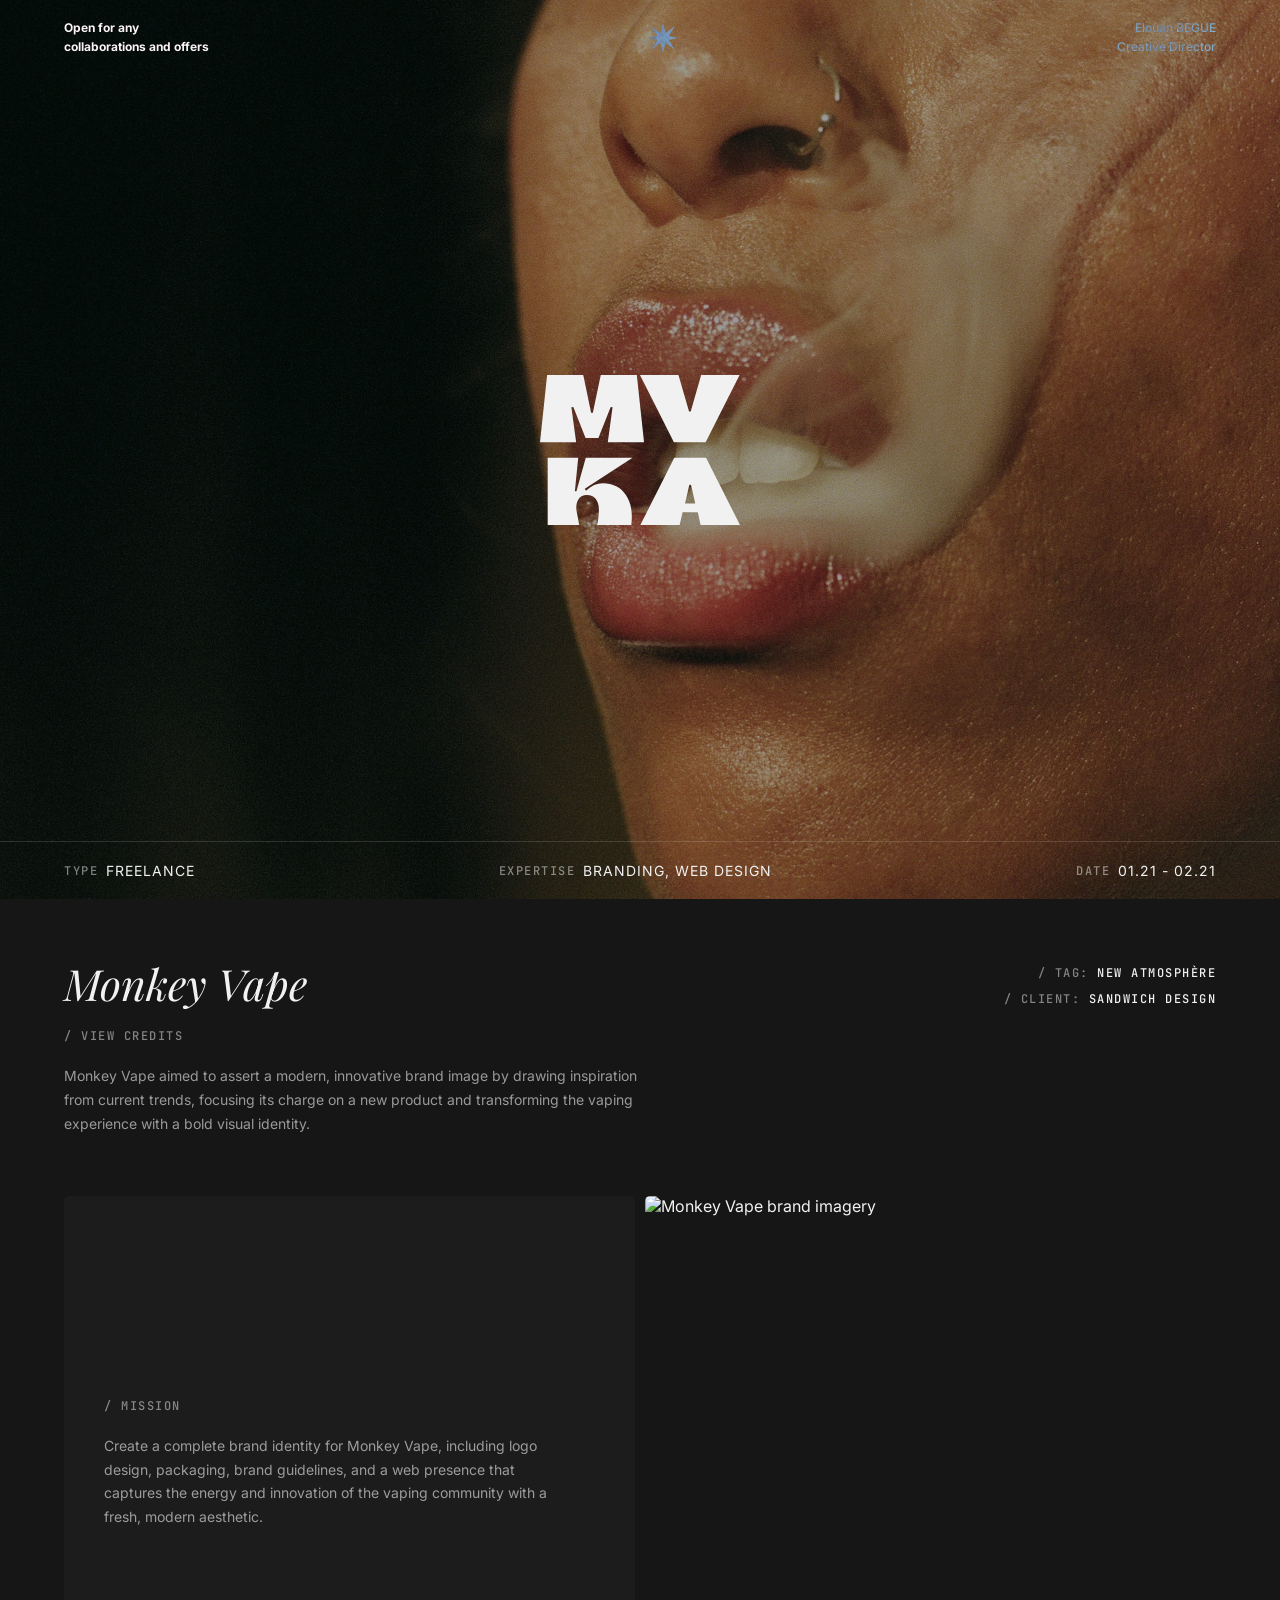
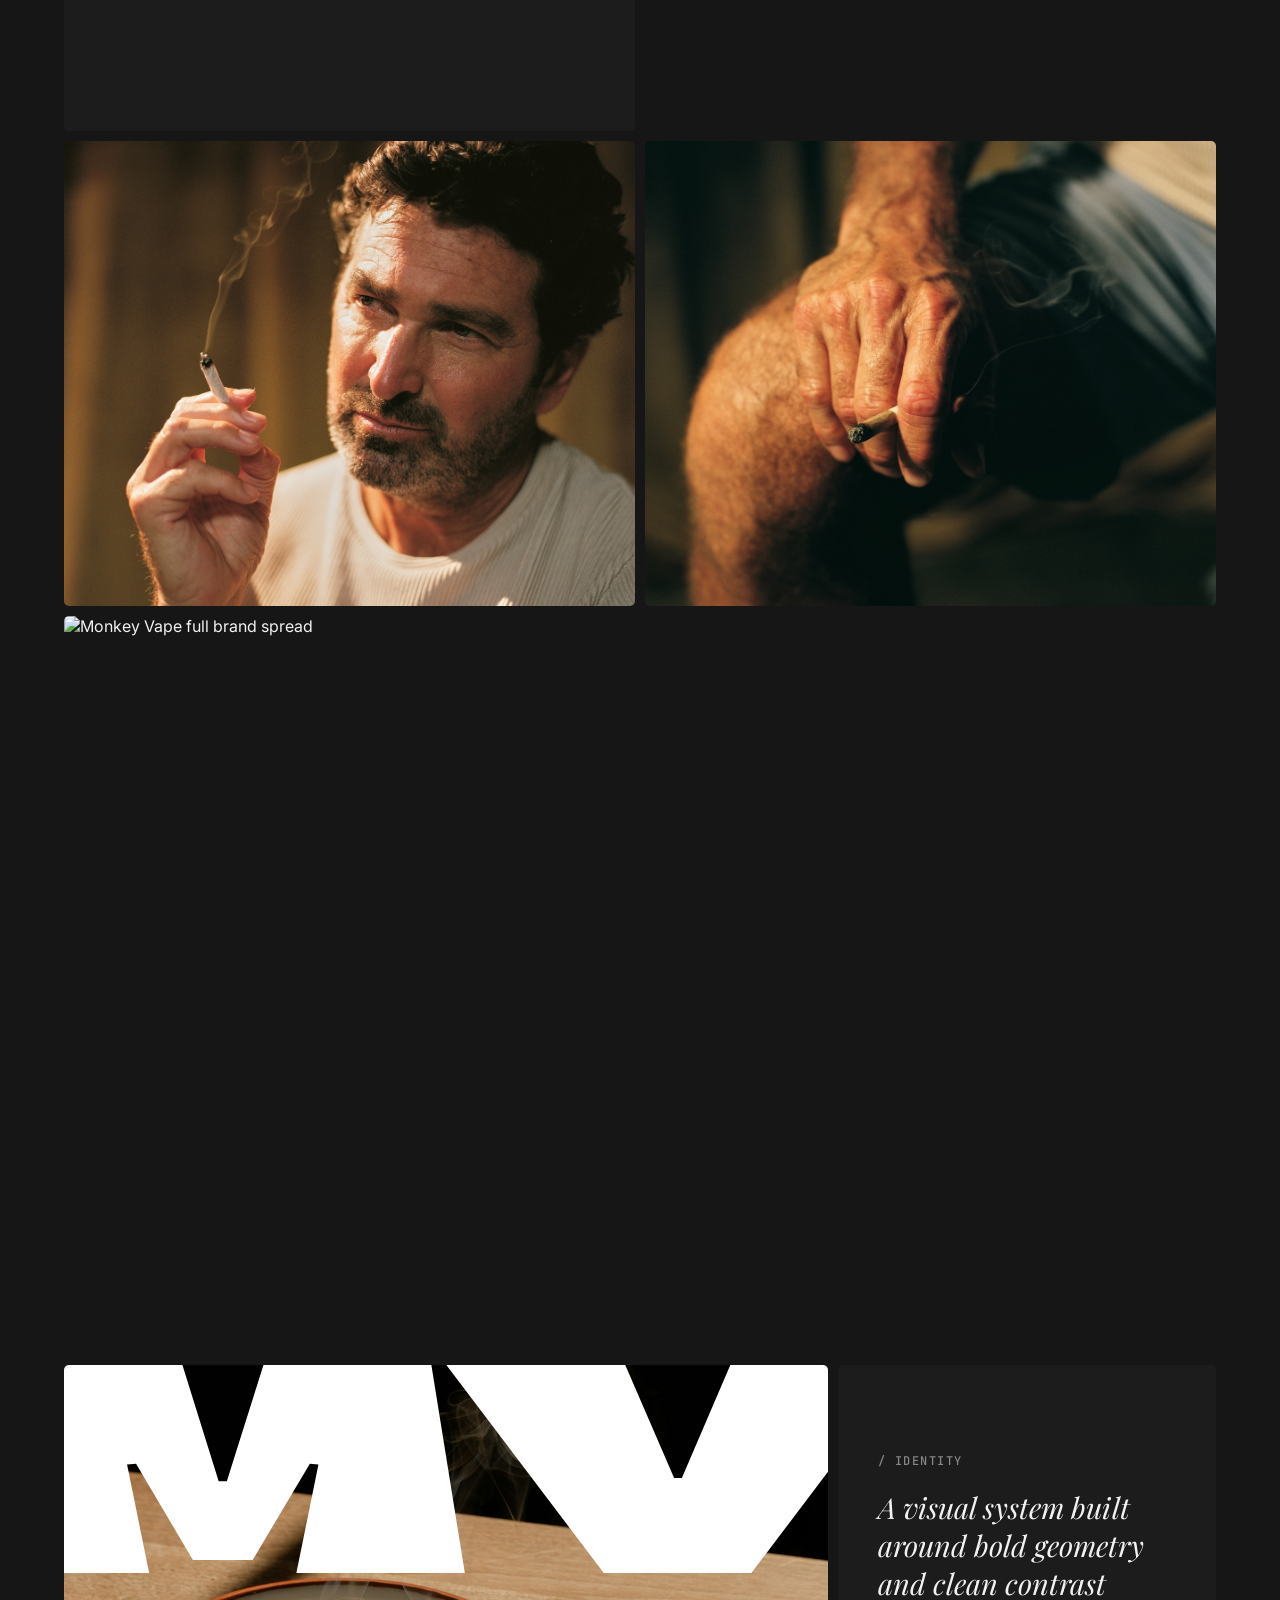
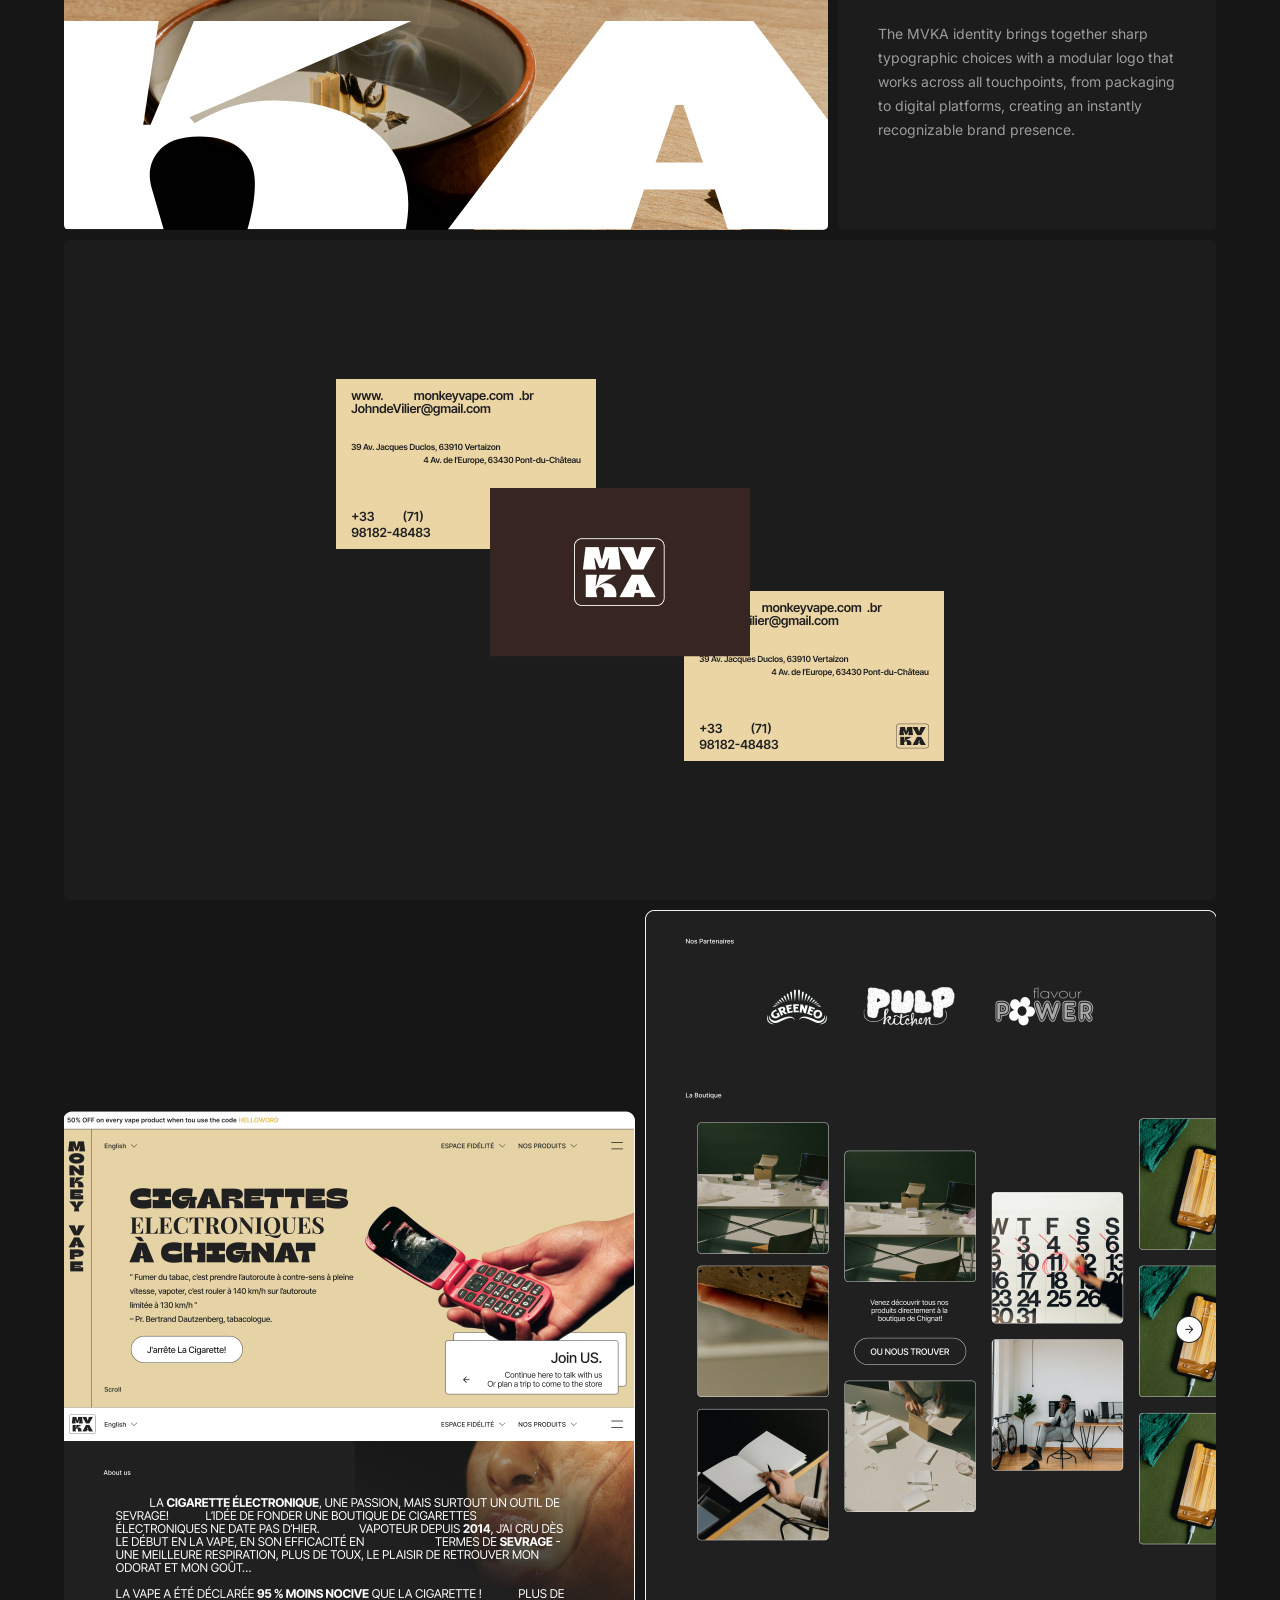
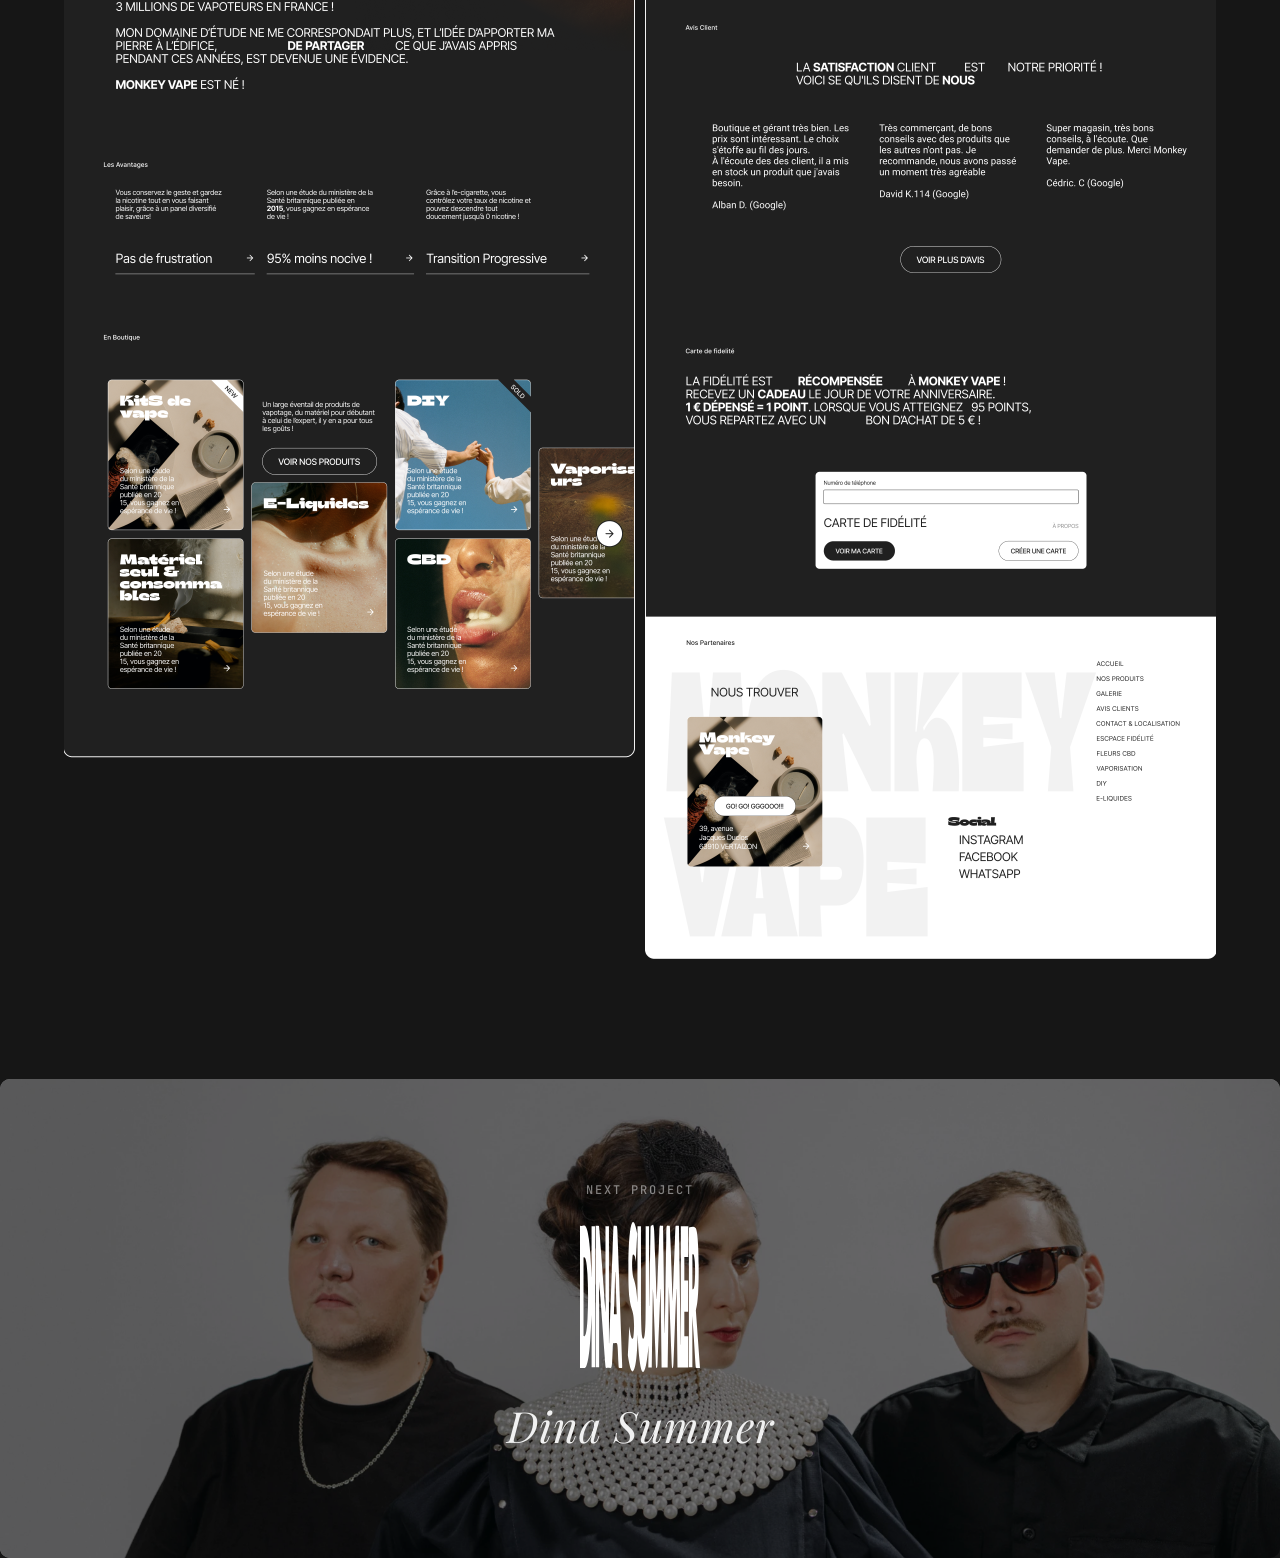
==== commit c185a43f: "Rebuild work-monkey-vape.html from updated Figma design - Complete page rewrite matching new Figma f" ====
--- a/work-monkey-vape.html
+++ b/work-monkey-vape.html
@@ -15,11 +15,11 @@
   <link href="https://fonts.googleapis.com/css2?family=Inter:wght@400;500;600;700&family=JetBrains+Mono:wght@400;500&family=Playfair+Display:ital,wght@0,400;0,700;1,400;1,700&display=swap" rel="stylesheet">
   <link rel="stylesheet" href="styles.css">
   <style>
-    /* === MONKEY VAPE CASE STUDY === */
+    /* === MONKEY VAPE CASE STUDY — Figma rebuild === */
 
     body {
       background: #161616;
-      color: #ffffff;
+      color: #f1f1f1;
     }
 
     /* --- HEADER override --- */
@@ -36,9 +36,8 @@
     /* --- HERO --- */
     .mv-hero {
       position: relative;
-      width: 100vw;
-      height: 100vh;
-      min-height: 700px;
+      width: 100%;
+      height: 899px;
       overflow: hidden;
       display: flex;
       align-items: center;
@@ -48,143 +47,212 @@
     .mv-hero-bg {
       position: absolute;
       inset: 0;
-      background-image: url('assets/project-allowa-bg.jpg');
+      background-image: url('assets/mv-hero.jpg');
       background-size: cover;
-      background-position: center top;
-      transform: scale(1.08);
-      animation: mvHeroZoom 2s ease-out forwards;
+      background-position: center;
+      transform: scale(1.05);
+      animation: mvHeroZoom 1.6s ease-out forwards;
       will-change: transform;
     }
 
     @keyframes mvHeroZoom {
-      from { transform: scale(1.08); }
+      from { transform: scale(1.05); }
       to { transform: scale(1.0); }
     }
 
     .mv-hero-overlay {
       position: absolute;
       inset: 0;
-      background: linear-gradient(180deg, rgba(0,0,0,0.3) 0%, rgba(0,0,0,0.55) 100%);
+      background: rgba(0, 0, 0, 0.4);
       pointer-events: none;
     }
 
     .mv-hero-logo {
       position: relative;
       z-index: 2;
-      display: grid;
-      grid-template-columns: 1fr 1fr;
-      grid-template-rows: 1fr 1fr;
       width: 200px;
-      height: 200px;
+      height: auto;
       opacity: 0;
       animation: mvLogoIn 1s ease-out 0.4s forwards;
     }
 
     @keyframes mvLogoIn {
-      from { opacity: 0; transform: scale(0.9); }
+      from { opacity: 0; transform: scale(0.92); }
       to { opacity: 1; transform: scale(1); }
     }
 
-    .mv-hero-logo span {
-      display: flex;
+    /* Hero bottom bar */
+    .mv-hero-bar {
+      position: absolute;
+      bottom: 0;
+      left: 0;
+      width: 100%;
+      z-index: 3;
+      padding: 20px 64px;
+      display: flex;
+      justify-content: space-between;
       align-items: center;
-      justify-content: center;
-      font-family: 'JetBrains Mono', monospace;
-      font-size: 60px;
-      font-weight: 700;
-      color: #ffffff;
-      line-height: 1;
-      letter-spacing: 2px;
-    }
-
-    /* --- PROJECT INFO --- */
-    .project-info {
-      max-width: var(--max-width);
-      margin: 0 auto;
-      padding: 80px var(--side-padding);
-      display: grid;
-      grid-template-columns: 1fr 1fr;
-      gap: 60px;
-    }
-
-    .project-info-left {
-      display: flex;
-      flex-direction: column;
-      gap: 16px;
-    }
-
-    .project-info-label {
-      font-family: var(--font-mono);
-      font-size: 12px;
-      font-weight: 500;
-      color: var(--grey);
-      text-transform: uppercase;
-      letter-spacing: 2px;
-    }
-
-    .project-info-title {
-      font-family: 'Playfair Display', serif;
-      font-size: 42px;
-      font-weight: 400;
-      font-style: italic;
-      color: #ffffff;
-      line-height: 1.1;
-    }
-
-    .project-info-date {
-      font-family: var(--font-mono);
-      font-size: 13px;
-      font-weight: 400;
-      color: var(--grey);
-      margin-top: 4px;
-    }
-
-    .project-info-desc {
-      font-family: var(--font-sans);
-      font-size: 16px;
-      font-weight: 400;
-      color: rgba(255, 255, 255, 0.7);
-      line-height: 1.6;
-      max-width: 440px;
-      margin-top: 8px;
-    }
-
-    .project-info-right {
-      display: flex;
-      flex-direction: column;
-      align-items: flex-end;
-      justify-content: flex-start;
-      gap: 10px;
-      padding-top: 4px;
-    }
-
-    .project-meta-item {
+      border-top: 1px solid rgba(241, 241, 241, 0.15);
+    }
+
+    .mv-hero-bar-item {
+      display: flex;
+      align-items: center;
+      gap: 8px;
+    }
+
+    .mv-hero-bar-label {
       font-family: 'JetBrains Mono', monospace;
       font-size: 12px;
       font-weight: 500;
-      color: var(--grey);
+      color: rgba(241, 241, 241, 0.5);
+      text-transform: uppercase;
+      letter-spacing: 1.5px;
+    }
+
+    .mv-hero-bar-value {
+      font-family: 'Inter', sans-serif;
+      font-size: 14px;
+      font-weight: 400;
+      color: #f1f1f1;
+      text-transform: uppercase;
+      letter-spacing: 1px;
+    }
+
+    /* --- MAIN CONTENT WRAPPER --- */
+    .mv-content {
+      display: flex;
+      flex-direction: column;
+      align-items: center;
+      gap: 60px;
+      padding-top: 60px;
+    }
+
+    /* --- TITLE + INFO SECTION --- */
+    .mv-info {
+      width: 1152px;
+      max-width: calc(100% - 128px);
+      display: flex;
+      justify-content: space-between;
+      gap: 60px;
+    }
+
+    .mv-info-left {
+      display: flex;
+      flex-direction: column;
+      gap: 20px;
+      max-width: 600px;
+    }
+
+    .mv-info-title {
+      font-family: 'Playfair Display', serif;
+      font-style: italic;
+      font-size: 43px;
+      font-weight: 300;
+      color: #f1f1f1;
+      line-height: 1.15;
+    }
+
+    .mv-info-credits {
+      font-family: 'JetBrains Mono', monospace;
+      font-size: 12px;
+      font-weight: 500;
+      color: rgba(241, 241, 241, 0.5);
+      text-transform: uppercase;
+      letter-spacing: 1.5px;
+      cursor: pointer;
+      transition: color 0.3s ease;
+    }
+
+    .mv-info-credits:hover {
+      color: #f1f1f1;
+    }
+
+    .mv-info-desc {
+      font-family: 'Inter', sans-serif;
+      font-size: 14px;
+      font-weight: 400;
+      color: rgba(241, 241, 241, 0.6);
+      line-height: 1.7;
+      max-width: 600px;
+    }
+
+    .mv-info-right {
+      display: flex;
+      flex-direction: column;
+      align-items: flex-end;
+      gap: 10px;
+      padding-top: 6px;
+      flex-shrink: 0;
+    }
+
+    .mv-info-meta {
+      font-family: 'JetBrains Mono', monospace;
+      font-size: 12px;
+      font-weight: 500;
+      color: rgba(241, 241, 241, 0.5);
       text-transform: uppercase;
       letter-spacing: 1.5px;
       text-align: right;
     }
 
+    .mv-info-meta strong {
+      color: #f1f1f1;
+      font-weight: 500;
+    }
+
     /* --- GALLERY --- */
-    .gallery {
-      max-width: var(--max-width);
-      margin: 0 auto;
-      padding: 0 var(--side-padding);
+    .mv-gallery {
+      width: 1384px;
+      max-width: calc(100% - 128px);
       display: flex;
       flex-direction: column;
-      gap: var(--gap);
-    }
-
-    .gallery-row {
-      width: 100%;
+      gap: 10px;
+    }
+
+    /* Row 1: Text + Image side by side */
+    .mv-row-mission {
+      display: grid;
+      grid-template-columns: 1fr 1fr;
+      gap: 10px;
+      width: 100%;
+    }
+
+    .mv-mission-text {
+      display: flex;
+      flex-direction: column;
+      justify-content: center;
+      gap: 20px;
+      padding: 50px 40px;
+      background: #1c1c1c;
+      border-radius: 5px;
+    }
+
+    .mv-mission-label {
+      font-family: 'JetBrains Mono', monospace;
+      font-size: 12px;
+      font-weight: 500;
+      color: rgba(241, 241, 241, 0.5);
+      text-transform: uppercase;
+      letter-spacing: 1.5px;
+    }
+
+    .mv-mission-desc {
+      font-family: 'Inter', sans-serif;
+      font-size: 14px;
+      font-weight: 400;
+      color: rgba(241, 241, 241, 0.6);
+      line-height: 1.7;
+      max-width: 455px;
+    }
+
+    .mv-mission-img {
+      height: 535px;
+      border-radius: 5px;
       overflow: hidden;
-      border-radius: var(--radius);
-    }
-
-    .gallery-row img {
+    }
+
+    .mv-mission-img img {
       width: 100%;
       height: 100%;
       object-fit: cover;
@@ -192,1065 +260,399 @@
       transition: transform 0.6s cubic-bezier(0.16, 1, 0.3, 1);
     }
 
-    .gallery-row:hover img {
+    .mv-mission-img:hover img {
       transform: scale(1.02);
     }
 
-    .gallery-row.full {
-      height: 520px;
-    }
-
-    .gallery-two-col {
+    /* Row 2: Two images side by side */
+    .mv-row-two {
       display: grid;
       grid-template-columns: 1fr 1fr;
-      gap: var(--gap);
-    }
-
-    .gallery-two-col .gallery-col {
-      height: 520px;
+      gap: 10px;
+      width: 100%;
+    }
+
+    .mv-row-two-img {
+      height: 465px;
+      border-radius: 5px;
       overflow: hidden;
-      border-radius: var(--radius);
-    }
-
-    .gallery-two-col .gallery-col img {
+    }
+
+    .mv-row-two-img img {
       width: 100%;
       height: 100%;
       object-fit: cover;
+      display: block;
       transition: transform 0.6s cubic-bezier(0.16, 1, 0.3, 1);
     }
 
-    .gallery-two-col .gallery-col:hover img {
+    .mv-row-two-img:hover img {
       transform: scale(1.02);
     }
 
-    /* --- 1. 3D BOX MOCKUP --- */
-    .box-mockup-section {
-      width: 100%;
-      height: 520px;
+    /* Row 3: Full width image */
+    .mv-row-full {
+      width: 100%;
+      border-radius: 5px;
+      overflow: hidden;
+    }
+
+    .mv-row-full img {
+      width: 100%;
+      height: 739px;
+      object-fit: cover;
+      display: block;
+      transition: transform 0.6s cubic-bezier(0.16, 1, 0.3, 1);
+    }
+
+    .mv-row-full:hover img {
+      transform: scale(1.02);
+    }
+
+    /* Row 4: Image with logo overlay + text block */
+    .mv-row-logo-text {
+      display: grid;
+      grid-template-columns: 919fr 455fr;
+      gap: 10px;
+      width: 100%;
+    }
+
+    .mv-logo-overlay {
+      position: relative;
+      height: 465px;
+      border-radius: 5px;
+      overflow: hidden;
+    }
+
+    .mv-logo-overlay img {
+      width: 100%;
+      height: 100%;
+      object-fit: cover;
+      display: block;
+      transition: transform 0.6s cubic-bezier(0.16, 1, 0.3, 1);
+    }
+
+    .mv-logo-overlay:hover img {
+      transform: scale(1.02);
+    }
+
+    .mv-logo-overlay-svg {
+      position: absolute;
+      top: 50%;
+      left: 50%;
+      transform: translate(-50%, -50%);
+      width: 140px;
+      height: auto;
+      z-index: 2;
+      pointer-events: none;
+    }
+
+    .mv-text-block {
+      display: flex;
+      flex-direction: column;
+      justify-content: center;
+      gap: 20px;
+      padding: 50px 40px;
+      background: #1c1c1c;
+      border-radius: 5px;
+    }
+
+    .mv-text-block-title {
+      font-family: 'Playfair Display', serif;
+      font-style: italic;
+      font-size: 29px;
+      font-weight: 400;
+      color: #f1f1f1;
+      line-height: 1.3;
+    }
+
+    .mv-text-block-desc {
+      font-family: 'Inter', sans-serif;
+      font-size: 14px;
+      font-weight: 400;
+      color: rgba(241, 241, 241, 0.6);
+      line-height: 1.7;
+    }
+
+    /* Row 5: Centered box/packaging */
+    .mv-row-box {
+      width: 100%;
+      height: 660px;
       display: flex;
       align-items: center;
       justify-content: center;
-      background: #111111;
-      border-radius: var(--radius);
+      background: #1c1c1c;
+      border-radius: 5px;
       overflow: hidden;
-      perspective: 1200px;
-    }
-
-    .box-3d {
-      width: 260px;
-      height: 260px;
+    }
+
+    .mv-row-box img {
+      width: 608px;
+      height: 382px;
+      object-fit: contain;
+    }
+
+    /* Row 6: Full stationery image */
+    .mv-row-stationery {
+      width: 100%;
+      border-radius: 5px;
+      overflow: hidden;
+    }
+
+    .mv-row-stationery img {
+      width: 100%;
+      height: 1649px;
+      object-fit: cover;
+      display: block;
+    }
+
+    /* --- NEXT PROJECT --- */
+    .mv-next {
+      width: 100%;
+      height: 479px;
+      border-radius: 10px;
+      overflow: hidden;
       position: relative;
-      transform-style: preserve-3d;
-      transform: rotateY(-25deg) rotateX(8deg);
-      transition: transform 0.8s cubic-bezier(0.16, 1, 0.3, 1);
-    }
-
-    .box-mockup-section:hover .box-3d {
-      transform: rotateY(-40deg) rotateX(12deg);
-    }
-
-    .box-face {
-      position: absolute;
-      width: 260px;
-      height: 260px;
       display: flex;
       align-items: center;
       justify-content: center;
-      border: 1px solid rgba(255,255,255,0.08);
-      backface-visibility: hidden;
-    }
-
-    .box-face-front {
-      background: #ffffff;
-      transform: translateZ(130px);
-    }
-
-    .box-face-right {
-      background: #e8e8e8;
-      transform: rotateY(90deg) translateZ(130px);
-    }
-
-    .box-face-top {
-      background: #f0f0f0;
-      transform: rotateX(90deg) translateZ(130px);
-    }
-
-    .box-face .box-logo {
-      display: grid;
-      grid-template-columns: 1fr 1fr;
-      grid-template-rows: 1fr 1fr;
-      width: 120px;
-      height: 120px;
-    }
-
-    .box-face .box-logo span {
-      display: flex;
-      align-items: center;
-      justify-content: center;
-      font-family: 'JetBrains Mono', monospace;
-      font-size: 28px;
-      font-weight: 700;
-      color: #161616;
-      line-height: 1;
-    }
-
-    .box-face-right .box-logo span {
-      color: #333;
-    }
-
-    .box-face-top .box-logo span {
-      color: #444;
-    }
-
-    .box-shadow {
+      flex-direction: column;
+      gap: 24px;
+      margin-top: 60px;
+      cursor: pointer;
+    }
+
+    .mv-next-bg {
       position: absolute;
-      width: 260px;
-      height: 260px;
-      background: rgba(0,0,0,0.3);
-      filter: blur(40px);
-      transform: rotateX(90deg) translateZ(-140px) scale(0.8);
-    }
-
-    /* --- 2. TWO-COL PRODUCT SHOTS --- */
-    .product-shot {
-      position: relative;
-      width: 100%;
-      height: 100%;
-    }
-
-    .product-shot img {
-      width: 100%;
-      height: 100%;
-      object-fit: cover;
-    }
-
-    .product-shot.warm img {
-      filter: sepia(0.15) saturate(1.2) brightness(0.9);
-    }
-
-    .product-shot.cool img {
-      filter: saturate(0.6) brightness(0.85) contrast(1.1);
-    }
-
-    .product-shot:hover img {
+      inset: 0;
+      background-size: cover;
+      background-position: center;
+      transition: transform 0.6s cubic-bezier(0.16, 1, 0.3, 1);
+    }
+
+    .mv-next:hover .mv-next-bg {
       transform: scale(1.03);
     }
 
-    /* --- 3. LOGO SHOWCASE --- */
-    .logo-showcase {
-      width: 100%;
-      padding: 100px 40px;
-      display: flex;
-      flex-direction: column;
-      align-items: center;
-      justify-content: center;
-      gap: 40px;
-      background: #111111;
-      border-radius: var(--radius);
-      overflow: hidden;
-    }
-
-    .logo-showcase-row {
-      display: flex;
-      align-items: baseline;
-      gap: 40px;
-    }
-
-    .logo-showcase-text {
-      font-family: 'JetBrains Mono', monospace;
-      font-weight: 700;
-      color: #ffffff;
-      letter-spacing: 8px;
-      line-height: 1;
-      white-space: nowrap;
-    }
-
-    .logo-showcase-text.xl {
-      font-size: 96px;
-    }
-
-    .logo-showcase-text.lg {
-      font-size: 64px;
-      opacity: 0.6;
-    }
-
-    .logo-showcase-text.md {
-      font-size: 42px;
-      opacity: 0.4;
-    }
-
-    .logo-showcase-text.sm {
-      font-size: 24px;
-      opacity: 0.25;
-      letter-spacing: 12px;
-    }
-
-    .logo-showcase-text.light {
-      font-weight: 400;
-    }
-
-    /* --- 4. STATIONERY GRID --- */
-    .stationery-grid {
-      display: grid;
-      grid-template-columns: 1fr 1fr;
-      grid-template-rows: 1fr 1fr;
-      gap: var(--gap);
-    }
-
-    .stationery-card {
-      height: 340px;
-      background: #1c1c1c;
-      border-radius: var(--radius);
-      display: flex;
-      align-items: center;
-      justify-content: center;
-      overflow: hidden;
-      position: relative;
-      opacity: 0;
-      transform: translateY(40px);
-      transition: opacity 0.6s cubic-bezier(0.16, 1, 0.3, 1),
-                  transform 0.6s cubic-bezier(0.16, 1, 0.3, 1);
-    }
-
-    .stationery-grid.visible .stationery-card {
-      opacity: 1;
-      transform: translateY(0);
-    }
-
-    .stationery-grid.visible .stationery-card:nth-child(1) { transition-delay: 0s; }
-    .stationery-grid.visible .stationery-card:nth-child(2) { transition-delay: 0.08s; }
-    .stationery-grid.visible .stationery-card:nth-child(3) { transition-delay: 0.16s; }
-    .stationery-grid.visible .stationery-card:nth-child(4) { transition-delay: 0.24s; }
-
-    .stat-business-card {
-      width: 280px;
-      height: 160px;
-      background: #ffffff;
-      border-radius: 6px;
-      padding: 20px 24px;
-      display: flex;
-      flex-direction: column;
-      justify-content: space-between;
-      box-shadow: 0 8px 30px rgba(0,0,0,0.3);
-      transition: transform 0.4s ease;
-    }
-
-    .stationery-card:hover .stat-business-card {
-      transform: translateY(-4px) rotate(-1deg);
-    }
-
-    .stat-bc-logo {
-      display: grid;
-      grid-template-columns: 1fr 1fr;
-      width: 44px;
-      height: 44px;
-    }
-
-    .stat-bc-logo span {
-      font-family: 'JetBrains Mono', monospace;
-      font-size: 10px;
-      font-weight: 700;
-      color: #161616;
-      display: flex;
-      align-items: center;
-      justify-content: center;
-    }
-
-    .stat-bc-info {
-      display: flex;
-      flex-direction: column;
-      gap: 2px;
-    }
-
-    .stat-bc-info span {
-      font-family: 'Inter', sans-serif;
-      font-size: 8px;
-      color: #666;
-      letter-spacing: 1px;
-      text-transform: uppercase;
-    }
-
-    .stat-bc-info span:first-child {
-      font-weight: 600;
-      color: #161616;
-      font-size: 9px;
-    }
-
-    .stat-bc-line {
-      width: 100%;
-      height: 1px;
-      background: #e0e0e0;
-      margin: 8px 0;
-    }
-
-    /* Back of card variant */
-    .stat-business-card.back {
-      background: #161616;
-      display: flex;
-      align-items: center;
-      justify-content: center;
-    }
-
-    .stat-business-card.back .stat-bc-logo-big {
-      display: grid;
-      grid-template-columns: 1fr 1fr;
-      width: 80px;
-      height: 80px;
-    }
-
-    .stat-business-card.back .stat-bc-logo-big span {
-      font-family: 'JetBrains Mono', monospace;
-      font-size: 18px;
-      font-weight: 700;
-      color: #ffffff;
-      display: flex;
-      align-items: center;
-      justify-content: center;
-    }
-
-    /* Letterhead variant */
-    .stat-letterhead {
-      width: 200px;
-      height: 260px;
-      background: #ffffff;
-      border-radius: 4px;
-      padding: 20px;
-      display: flex;
-      flex-direction: column;
-      justify-content: space-between;
-      box-shadow: 0 8px 30px rgba(0,0,0,0.3);
-      transition: transform 0.4s ease;
-    }
-
-    .stationery-card:hover .stat-letterhead {
-      transform: translateY(-4px);
-    }
-
-    .stat-lh-lines {
-      display: flex;
-      flex-direction: column;
-      gap: 6px;
-      margin-top: 20px;
-    }
-
-    .stat-lh-line {
-      height: 2px;
-      background: #eee;
-      border-radius: 1px;
-    }
-
-    .stat-lh-line:nth-child(2) { width: 85%; }
-    .stat-lh-line:nth-child(3) { width: 70%; }
-    .stat-lh-line:nth-child(4) { width: 90%; }
-    .stat-lh-line:nth-child(5) { width: 60%; }
-
-    .stat-lh-footer {
-      display: flex;
-      justify-content: space-between;
-      align-items: flex-end;
-    }
-
-    .stat-lh-footer span {
-      font-family: 'JetBrains Mono', monospace;
-      font-size: 5px;
-      color: #999;
-      text-transform: uppercase;
-      letter-spacing: 0.5px;
-    }
-
-    /* Envelope variant */
-    .stat-envelope {
-      width: 300px;
-      height: 180px;
-      background: #f5f5f5;
-      border-radius: 4px;
-      padding: 24px;
-      position: relative;
-      display: flex;
-      flex-direction: column;
-      justify-content: center;
-      align-items: center;
-      box-shadow: 0 8px 30px rgba(0,0,0,0.3);
-      transition: transform 0.4s ease;
-    }
-
-    .stationery-card:hover .stat-envelope {
-      transform: translateY(-4px) rotate(1deg);
-    }
-
-    .stat-env-flap {
+    .mv-next-overlay {
       position: absolute;
-      top: 0;
-      left: 0;
-      right: 0;
-      height: 50%;
-      background: linear-gradient(180deg, #e8e8e8 0%, #f5f5f5 100%);
-      border-radius: 4px 4px 0 0;
-      clip-path: polygon(0 0, 100% 0, 50% 60%);
-      opacity: 0.5;
-    }
-
-    .stat-env-logo {
-      display: grid;
-      grid-template-columns: 1fr 1fr;
-      width: 50px;
-      height: 50px;
+      inset: 0;
+      background: rgba(0, 0, 0, 0.55);
+      pointer-events: none;
+    }
+
+    .mv-next-label {
       position: relative;
       z-index: 2;
-    }
-
-    .stat-env-logo span {
       font-family: 'JetBrains Mono', monospace;
       font-size: 12px;
-      font-weight: 700;
-      color: #161616;
-      display: flex;
-      align-items: center;
-      justify-content: center;
-    }
-
-    /* --- 5. LAPTOP MOCKUPS --- */
-    .laptop-grid {
-      display: grid;
-      grid-template-columns: 1fr 1fr;
-      gap: var(--gap);
-    }
-
-    .laptop-mockup {
-      height: 420px;
-      background: #1c1c1c;
-      border-radius: var(--radius);
-      display: flex;
-      align-items: center;
-      justify-content: center;
-      overflow: hidden;
-      padding: 40px;
-    }
-
-    .laptop-frame {
-      width: 100%;
-      max-width: 400px;
-      position: relative;
-    }
-
-    .laptop-screen {
-      width: 100%;
-      aspect-ratio: 16/10;
-      background: #1a1a1a;
-      border-radius: 8px 8px 0 0;
-      border: 2px solid #333;
-      overflow: hidden;
-      position: relative;
-    }
-
-    .laptop-screen-content {
-      width: 100%;
-      height: 100%;
-      display: flex;
-      flex-direction: column;
-    }
-
-    .laptop-nav {
-      height: 24px;
-      background: #222;
-      display: flex;
-      align-items: center;
-      padding: 0 8px;
-      gap: 4px;
-    }
-
-    .laptop-nav-dot {
-      width: 6px;
-      height: 6px;
-      border-radius: 50%;
-      background: #444;
-    }
-
-    .laptop-body-warm {
-      flex: 1;
-      background: linear-gradient(135deg, #2a1f1a 0%, #1a1210 50%, #261a12 100%);
-      display: flex;
-      flex-direction: column;
-      align-items: center;
-      justify-content: center;
-      gap: 12px;
-      padding: 20px;
-    }
-
-    .laptop-body-warm .site-logo {
-      display: grid;
-      grid-template-columns: 1fr 1fr;
-      width: 40px;
-      height: 40px;
-    }
-
-    .laptop-body-warm .site-logo span {
-      font-family: 'JetBrains Mono', monospace;
-      font-size: 9px;
-      font-weight: 700;
-      color: #d4a574;
-      display: flex;
-      align-items: center;
-      justify-content: center;
-    }
-
-    .laptop-body-warm .site-lines {
-      display: flex;
-      flex-direction: column;
-      align-items: center;
-      gap: 4px;
-      width: 60%;
-    }
-
-    .laptop-body-warm .site-line {
-      height: 2px;
-      background: rgba(212, 165, 116, 0.2);
-      border-radius: 1px;
-      width: 100%;
-    }
-
-    .laptop-body-warm .site-line:nth-child(2) { width: 70%; }
-    .laptop-body-warm .site-line:nth-child(3) { width: 85%; }
-
-    .laptop-body-dark {
-      flex: 1;
-      background: linear-gradient(135deg, #161616 0%, #1e1e1e 50%, #141414 100%);
-      display: flex;
-      flex-direction: column;
-      gap: 8px;
-      padding: 16px;
-    }
-
-    .laptop-body-dark .site-header-bar {
-      height: 20px;
-      background: #1a1a1a;
-      border-radius: 3px;
-      display: flex;
-      align-items: center;
-      justify-content: space-between;
-      padding: 0 8px;
-    }
-
-    .laptop-body-dark .site-header-bar span {
-      font-family: 'JetBrains Mono', monospace;
-      font-size: 5px;
-      color: #666;
-      text-transform: uppercase;
-      letter-spacing: 0.5px;
-    }
-
-    .laptop-body-dark .site-grid {
-      flex: 1;
-      display: grid;
-      grid-template-columns: 1fr 1fr;
-      gap: 6px;
-    }
-
-    .laptop-body-dark .site-grid-item {
-      background: #222;
-      border-radius: 3px;
-    }
-
-    .laptop-base {
-      width: 110%;
-      height: 10px;
-      background: linear-gradient(180deg, #444 0%, #333 100%);
-      border-radius: 0 0 4px 4px;
-      margin: 0 auto;
-      position: relative;
-      left: -5%;
-    }
-
-    .laptop-base::after {
-      content: '';
-      position: absolute;
-      top: 0;
-      left: 50%;
-      transform: translateX(-50%);
-      width: 60px;
-      height: 4px;
-      background: #555;
-      border-radius: 0 0 4px 4px;
-    }
-
-    /* --- 6. SOCIAL MEDIA GRID --- */
-    .social-grid {
-      display: grid;
-      grid-template-columns: repeat(3, 1fr);
-      gap: var(--gap);
-    }
-
-    .social-card {
-      aspect-ratio: 1;
-      background: #1c1c1c;
-      border-radius: var(--radius);
-      display: flex;
-      flex-direction: column;
-      align-items: center;
-      justify-content: center;
-      gap: 16px;
-      padding: 30px;
-      transition: transform 0.4s ease, background 0.4s ease;
-      opacity: 0;
-      transform: translateY(30px);
-    }
-
-    .social-grid.visible .social-card {
-      opacity: 1;
-      transform: translateY(0);
-    }
-
-    .social-grid.visible .social-card:nth-child(1) { transition-delay: 0s; }
-    .social-grid.visible .social-card:nth-child(2) { transition-delay: 0.08s; }
-    .social-grid.visible .social-card:nth-child(3) { transition-delay: 0.16s; }
-
-    .social-card:hover {
-      background: #222;
-      transform: translateY(-4px);
-    }
-
-    .social-card-logo {
-      display: grid;
-      grid-template-columns: 1fr 1fr;
-      width: 60px;
-      height: 60px;
-    }
-
-    .social-card-logo span {
-      font-family: 'JetBrains Mono', monospace;
-      font-size: 14px;
-      font-weight: 700;
-      color: #fff;
-      display: flex;
-      align-items: center;
-      justify-content: center;
-    }
-
-    .social-card-label {
-      font-family: var(--font-mono);
-      font-size: 10px;
-      color: var(--grey);
+      font-weight: 500;
+      color: rgba(241, 241, 241, 0.5);
       text-transform: uppercase;
       letter-spacing: 2px;
     }
 
-    .social-card-lines {
-      display: flex;
-      flex-direction: column;
-      gap: 4px;
-      width: 70%;
-    }
-
-    .social-card-line {
-      height: 2px;
-      background: rgba(255,255,255,0.08);
-      border-radius: 1px;
-    }
-
-    .social-card-line:nth-child(2) { width: 75%; }
-    .social-card-line:nth-child(3) { width: 55%; }
-
-    /* --- 7. TYPOGRAPHY SPECIMEN --- */
-    .typo-section {
-      width: 100%;
-      padding: 100px 60px;
-      background: #111111;
-      border-radius: var(--radius);
-      display: flex;
-      flex-direction: column;
-      gap: 40px;
-    }
-
-    .typo-header {
-      display: flex;
-      justify-content: space-between;
-      align-items: flex-start;
-      border-bottom: 1px solid rgba(255,255,255,0.1);
-      padding-bottom: 20px;
-    }
-
-    .typo-header-label {
-      font-family: var(--font-mono);
-      font-size: 11px;
-      color: var(--grey);
-      text-transform: uppercase;
-      letter-spacing: 2px;
-    }
-
-    .typo-header-brand {
-      font-family: 'JetBrains Mono', monospace;
-      font-size: 14px;
-      font-weight: 700;
-      color: #fff;
-      letter-spacing: 4px;
-    }
-
-    .typo-row {
-      display: flex;
-      flex-direction: column;
-      gap: 8px;
-    }
-
-    .typo-label {
-      font-family: var(--font-mono);
-      font-size: 10px;
-      color: var(--grey);
-      text-transform: uppercase;
-      letter-spacing: 2px;
-    }
-
-    .typo-sample-sans {
-      font-family: 'Inter', sans-serif;
-      font-size: 48px;
-      font-weight: 700;
-      color: #ffffff;
-      letter-spacing: -1px;
-      line-height: 1.1;
-    }
-
-    .typo-sample-mono {
-      font-family: 'JetBrains Mono', monospace;
-      font-size: 32px;
-      font-weight: 500;
-      color: rgba(255,255,255,0.7);
-      letter-spacing: 2px;
-      line-height: 1.3;
-    }
-
-    .typo-alphabet {
-      font-family: 'Inter', sans-serif;
-      font-size: 18px;
+    .mv-next-logo {
+      position: relative;
+      z-index: 2;
+      width: 120px;
+      height: auto;
+    }
+
+    .mv-next-name {
+      position: relative;
+      z-index: 2;
+      font-family: 'Playfair Display', serif;
+      font-style: italic;
+      font-size: 43px;
       font-weight: 400;
-      color: rgba(255,255,255,0.35);
-      letter-spacing: 4px;
-      line-height: 1.8;
-    }
-
-    .typo-weights {
-      display: flex;
-      gap: 40px;
-      flex-wrap: wrap;
-    }
-
-    .typo-weight {
-      display: flex;
-      flex-direction: column;
-      gap: 4px;
-    }
-
-    .typo-weight-name {
-      font-family: var(--font-mono);
-      font-size: 9px;
-      color: var(--grey);
-      text-transform: uppercase;
+      color: #f1f1f1;
       letter-spacing: 1px;
-    }
-
-    .typo-weight-sample {
-      font-family: 'Inter', sans-serif;
-      font-size: 28px;
-      color: #ffffff;
-      line-height: 1;
-    }
-
-    .typo-weight-sample.w400 { font-weight: 400; }
-    .typo-weight-sample.w500 { font-weight: 500; }
-    .typo-weight-sample.w600 { font-weight: 600; }
-    .typo-weight-sample.w700 { font-weight: 700; }
-
-    /* --- NEXT PROJECT --- */
-    .next-project {
-      margin-top: 120px;
-      padding: 100px var(--side-padding);
-      display: flex;
-      flex-direction: column;
-      align-items: center;
-      gap: 24px;
-      background: #111111;
-    }
-
-    .next-project-label {
-      font-family: var(--font-mono);
-      font-size: 12px;
-      font-weight: 500;
-      color: var(--grey);
-      text-transform: uppercase;
-      letter-spacing: 2px;
-    }
-
-    .next-project-star {
-      opacity: 0.4;
-    }
-
-    .next-project-name {
-      font-family: var(--font-sans);
-      font-size: 64px;
-      font-weight: 700;
-      color: #ffffff;
-      text-transform: uppercase;
-      letter-spacing: 6px;
-      transition: opacity 0.4s ease, letter-spacing 0.4s ease;
-    }
-
-    .next-project-link {
-      display: flex;
-      flex-direction: column;
-      align-items: center;
-      gap: 20px;
-      text-decoration: none;
-      cursor: pointer;
-    }
-
-    .next-project-link:hover .next-project-name {
+      transition: opacity 0.3s ease;
+    }
+
+    .mv-next:hover .mv-next-name {
       opacity: 0.7;
-      letter-spacing: 10px;
     }
 
     /* --- BOTTOM MENU --- */
-    .bottom-menu {
+    .mv-bottom-bar {
       position: fixed;
       bottom: 0;
       left: 0;
       width: 100%;
       z-index: 999;
-      background: var(--dark);
+      background: #363636;
       isolation: isolate;
+      padding: 15px 64px;
+      display: flex;
+      justify-content: space-between;
+      align-items: center;
       transform: translateY(100%);
       opacity: 0;
       transition: transform 0.4s cubic-bezier(0.16, 1, 0.3, 1), opacity 0.3s ease;
     }
 
-    .bottom-menu.visible {
+    .mv-bottom-bar.visible {
       transform: translateY(0);
       opacity: 1;
     }
 
-    .bottom-menu-inner {
-      max-width: var(--max-width);
-      margin: 0 auto;
-      padding: 15px var(--side-padding);
-      display: flex;
-      justify-content: space-between;
-      align-items: center;
-    }
-
-    .bottom-menu-left {
+    .mv-bar-left {
       display: flex;
       flex-direction: column;
       gap: 2px;
     }
 
-    .bottom-menu-left span {
-      font-family: var(--font-mono);
+    .mv-bar-left span {
+      font-family: 'JetBrains Mono', monospace;
       font-size: 12px;
-      font-weight: 500;
-      color: var(--white);
+      color: #fff;
+      letter-spacing: 1px;
       text-transform: uppercase;
-      letter-spacing: 1px;
-    }
-
-    .bottom-menu-left span:last-child {
-      color: var(--grey);
-      font-weight: 400;
-    }
-
-    .bm-links {
+    }
+
+    .mv-bar-left span:last-child {
+      color: #868686;
+    }
+
+    .mv-bar-center {
       display: flex;
       gap: 40px;
     }
 
-    .bm-link {
+    .mv-bar-center a {
       font-family: 'Inter', sans-serif;
       font-size: 12px;
       font-weight: 500;
-      color: var(--grey);
+      color: #868686;
       text-transform: uppercase;
       letter-spacing: 1px;
-      transition: color 0.3s ease;
+      transition: color 0.3s;
       cursor: pointer;
-      text-decoration: none;
-    }
-
-    .bm-link.active {
-      color: var(--white);
-    }
-
-    .bm-link:hover {
-      color: var(--white);
-    }
-
-    .bm-follow {
+    }
+
+    .mv-bar-center a.active {
+      color: #fff;
+    }
+
+    .mv-bar-center a:hover {
+      color: #fff;
+    }
+
+    .mv-bar-right a {
       font-family: 'Inter', sans-serif;
       font-size: 12px;
       font-weight: 500;
-      color: var(--white);
+      color: #fff;
       text-transform: uppercase;
       letter-spacing: 1px;
-      transition: opacity 0.3s ease;
       cursor: pointer;
-      text-decoration: none;
-    }
-
-    .bm-follow:hover {
+      transition: opacity 0.3s;
+    }
+
+    .mv-bar-right a:hover {
       opacity: 0.7;
     }
 
     /* --- REVEAL ANIMATIONS --- */
-    .reveal-section {
+    .reveal {
       opacity: 0;
-      transform: translateY(60px);
+      transform: translateY(50px);
       transition: opacity 0.8s cubic-bezier(0.16, 1, 0.3, 1),
                   transform 0.8s cubic-bezier(0.16, 1, 0.3, 1);
     }
 
-    .reveal-section.visible {
+    .reveal.visible {
       opacity: 1;
       transform: translateY(0);
     }
 
-    .gallery-two-col .gallery-col {
-      opacity: 0;
-      transform: translateY(60px);
-      transition: opacity 0.8s cubic-bezier(0.16, 1, 0.3, 1),
-                  transform 0.8s cubic-bezier(0.16, 1, 0.3, 1);
-    }
-
-    .gallery-two-col.visible .gallery-col:nth-child(1) {
-      opacity: 1;
-      transform: translateY(0);
-    }
-
-    .gallery-two-col.visible .gallery-col:nth-child(2) {
-      opacity: 1;
-      transform: translateY(0);
-      transition-delay: 0.1s;
-    }
-
-    .parallax-wrap {
-      overflow: hidden;
-    }
-
-    .parallax-img {
-      transition: transform 0.1s linear;
-      will-change: transform;
+    @keyframes fadeIn {
+      from { opacity: 0; }
+      to { opacity: 1; }
     }
 
     /* --- RESPONSIVE --- */
+    @media (max-width: 1200px) {
+      .mv-gallery {
+        max-width: calc(100% - 80px);
+      }
+      .mv-info {
+        max-width: calc(100% - 80px);
+      }
+    }
+
     @media (max-width: 1024px) {
-      .mv-hero-logo span { font-size: 48px; }
-      .mv-hero-logo { width: 160px; height: 160px; }
-      .project-info { padding: 60px var(--side-padding); gap: 40px; }
-      .project-info-title { font-size: 34px; }
-      .gallery-row.full { height: 400px; }
-      .gallery-two-col .gallery-col { height: 400px; }
-      .box-mockup-section { height: 400px; }
-      .box-3d { width: 200px; height: 200px; }
-      .box-face { width: 200px; height: 200px; }
-      .box-face-front { transform: translateZ(100px); }
-      .box-face-right { transform: rotateY(90deg) translateZ(100px); }
-      .box-face-top { transform: rotateX(90deg) translateZ(100px); }
-      .box-shadow { width: 200px; height: 200px; transform: rotateX(90deg) translateZ(-110px) scale(0.8); }
-      .logo-showcase-text.xl { font-size: 64px; }
-      .logo-showcase-text.lg { font-size: 42px; }
-      .logo-showcase-text.md { font-size: 28px; }
-      .logo-showcase-text.sm { font-size: 18px; }
-      .stationery-card { height: 280px; }
-      .laptop-mockup { height: 360px; padding: 30px; }
-      .typo-sample-sans { font-size: 36px; }
-      .typo-sample-mono { font-size: 24px; }
-      .next-project-name { font-size: 48px; }
+      .mv-hero { height: 700px; }
+      .mv-hero-bar { padding: 16px 40px; }
+      .mv-info { flex-direction: column; gap: 30px; }
+      .mv-info-right { align-items: flex-start; flex-direction: row; gap: 24px; flex-wrap: wrap; }
+      .mv-info-title { font-size: 36px; }
+      .mv-mission-img { height: 400px; }
+      .mv-row-two-img { height: 360px; }
+      .mv-row-full img { height: 500px; }
+      .mv-logo-overlay { height: 360px; }
+      .mv-row-box { height: 480px; }
+      .mv-row-box img { width: 400px; height: auto; }
+      .mv-row-stationery img { height: auto; }
+      .mv-next { height: 380px; }
     }
 
     @media (max-width: 768px) {
-      .cursor { display: none; }
-
-      .mv-hero { min-height: 500px; }
-      .mv-hero-logo span { font-size: 36px; }
-      .mv-hero-logo { width: 130px; height: 130px; }
-
-      .project-info {
-        grid-template-columns: 1fr;
-        gap: 30px;
-        padding: 50px var(--side-padding);
-      }
-      .project-info-right {
-        align-items: flex-start;
-        flex-direction: row;
-        gap: 20px;
-        flex-wrap: wrap;
-      }
-
-      .gallery-row.full { height: 280px; }
-      .gallery-two-col { grid-template-columns: 1fr; }
-      .gallery-two-col .gallery-col { height: 280px; }
-
-      .box-mockup-section { height: 300px; }
-      .box-3d { width: 150px; height: 150px; }
-      .box-face { width: 150px; height: 150px; }
-      .box-face-front { transform: translateZ(75px); }
-      .box-face-right { transform: rotateY(90deg) translateZ(75px); }
-      .box-face-top { transform: rotateX(90deg) translateZ(75px); }
-      .box-shadow { width: 150px; height: 150px; transform: rotateX(90deg) translateZ(-85px) scale(0.8); }
-      .box-face .box-logo { width: 80px; height: 80px; }
-      .box-face .box-logo span { font-size: 18px; }
-
-      .logo-showcase { padding: 60px 20px; gap: 24px; }
-      .logo-showcase-text.xl { font-size: 40px; letter-spacing: 4px; }
-      .logo-showcase-text.lg { font-size: 28px; letter-spacing: 4px; }
-      .logo-showcase-text.md { font-size: 20px; letter-spacing: 4px; }
-      .logo-showcase-text.sm { font-size: 14px; letter-spacing: 6px; }
-
-      .stationery-grid { grid-template-columns: 1fr; }
-      .stationery-card { height: 260px; }
-
-      .laptop-grid { grid-template-columns: 1fr; }
-      .laptop-mockup { height: 320px; }
-
-      .social-grid { grid-template-columns: 1fr; }
-
-      .typo-section { padding: 60px 30px; }
-      .typo-sample-sans { font-size: 28px; }
-      .typo-sample-mono { font-size: 20px; }
-      .typo-alphabet { font-size: 14px; letter-spacing: 2px; }
-      .typo-weights { gap: 20px; }
-      .typo-weight-sample { font-size: 22px; }
-
-      .next-project-name { font-size: 32px; letter-spacing: 4px; }
-      .next-project { padding: 60px var(--side-padding); margin-top: 60px; }
-
-      .bottom-menu-left { display: none; }
-      .bm-follow { display: none; }
-      .bottom-menu-inner { justify-content: center; }
-      .bm-links { gap: 16px; }
-
-      .bm-link, .bm-follow, .next-project-link {
-        cursor: pointer;
-      }
+      .mv-hero { height: 550px; }
+      .mv-hero-logo { width: 140px; }
+      .mv-hero-bar { padding: 12px 24px; flex-wrap: wrap; gap: 8px; }
+      .mv-hero-bar-item { gap: 6px; }
+      .mv-hero-bar-label { font-size: 10px; }
+      .mv-hero-bar-value { font-size: 12px; }
+
+      .mv-gallery { max-width: calc(100% - 48px); }
+      .mv-info { max-width: calc(100% - 48px); }
+
+      .mv-row-mission { grid-template-columns: 1fr; }
+      .mv-mission-img { height: 300px; }
+      .mv-mission-text { padding: 30px 24px; }
+
+      .mv-row-two { grid-template-columns: 1fr; }
+      .mv-row-two-img { height: 280px; }
+
+      .mv-row-full img { height: 350px; }
+
+      .mv-row-logo-text { grid-template-columns: 1fr; }
+      .mv-logo-overlay { height: 280px; }
+      .mv-text-block { padding: 30px 24px; }
+
+      .mv-row-box { height: 340px; }
+      .mv-row-box img { width: 300px; height: auto; }
+
+      .mv-row-stationery img { height: auto; }
+
+      .mv-next { height: 300px; margin-top: 40px; }
+      .mv-next-name { font-size: 32px; }
+
+      .mv-bar-left { display: none; }
+      .mv-bar-right { display: none; }
+      .mv-bottom-bar { justify-content: center; padding: 15px 24px; }
+      .mv-bar-center { gap: 20px; }
     }
 
     @media (max-width: 480px) {
-      .mv-hero-logo span { font-size: 28px; }
-      .mv-hero-logo { width: 100px; height: 100px; }
-      .gallery-row.full { height: 200px; }
-      .gallery-two-col .gallery-col { height: 200px; }
-      .box-mockup-section { height: 240px; }
-      .box-3d { width: 110px; height: 110px; }
-      .box-face { width: 110px; height: 110px; }
-      .box-face-front { transform: translateZ(55px); }
-      .box-face-right { transform: rotateY(90deg) translateZ(55px); }
-      .box-face-top { transform: rotateX(90deg) translateZ(55px); }
-      .box-shadow { width: 110px; height: 110px; transform: rotateX(90deg) translateZ(-65px) scale(0.8); }
-      .box-face .box-logo { width: 56px; height: 56px; }
-      .box-face .box-logo span { font-size: 12px; }
-      .logo-showcase-text.xl { font-size: 28px; }
-      .logo-showcase-text.lg { font-size: 20px; }
-      .stationery-card { height: 220px; }
-      .stat-business-card { width: 220px; height: 130px; padding: 14px 18px; }
-      .stat-letterhead { width: 160px; height: 210px; padding: 14px; }
-      .stat-envelope { width: 240px; height: 150px; }
-      .next-project-name { font-size: 24px; }
-      .typo-sample-sans { font-size: 22px; }
-      .typo-sample-mono { font-size: 16px; }
+      .mv-hero { height: 450px; }
+      .mv-hero-logo { width: 110px; }
+      .mv-hero-bar { flex-direction: column; align-items: flex-start; gap: 6px; padding: 10px 16px; }
+      .mv-info-title { font-size: 30px; }
+      .mv-gallery { max-width: calc(100% - 32px); }
+      .mv-info { max-width: calc(100% - 32px); }
+      .mv-mission-img { height: 220px; }
+      .mv-row-two-img { height: 220px; }
+      .mv-row-full img { height: 250px; }
+      .mv-logo-overlay { height: 220px; }
+      .mv-row-box { height: 280px; }
+      .mv-row-box img { width: 240px; }
+      .mv-next { height: 240px; }
+      .mv-next-name { font-size: 26px; }
+      .mv-next-logo { width: 80px; }
     }
   </style>
 </head>
@@ -1288,338 +690,133 @@
   <section class="mv-hero">
     <div class="mv-hero-bg"></div>
     <div class="mv-hero-overlay"></div>
-    <div class="mv-hero-logo">
-      <span>M</span>
-      <span>V</span>
-      <span>K</span>
-      <span>A</span>
+    <img class="mv-hero-logo" src="assets/mv-logo-white.svg" alt="MVKA Logo">
+
+    <!-- Hero bottom bar -->
+    <div class="mv-hero-bar">
+      <div class="mv-hero-bar-item">
+        <span class="mv-hero-bar-label">TYPE</span>
+        <span class="mv-hero-bar-value">Freelance</span>
+      </div>
+      <div class="mv-hero-bar-item">
+        <span class="mv-hero-bar-label">EXPERTISE</span>
+        <span class="mv-hero-bar-value">Branding, Web Design</span>
+      </div>
+      <div class="mv-hero-bar-item">
+        <span class="mv-hero-bar-label">DATE</span>
+        <span class="mv-hero-bar-value">01.21 - 02.21</span>
+      </div>
     </div>
   </section>
 
-  <!-- PROJECT INFO -->
-  <section class="project-info reveal-section">
-    <div class="project-info-left">
-      <span class="project-info-label">Freelance</span>
-      <h1 class="project-info-title">Monkey Vape</h1>
-      <span class="project-info-date">3 mois / 2021</span>
-      <p class="project-info-desc">
-        Monkey Vape aimed to assert a modern, innovative brand image by drawing inspiration from current trends, focusing it charge on a new product and transform a vaping experience.
-      </p>
+  <!-- MAIN CONTENT -->
+  <div class="mv-content">
+
+    <!-- TITLE + INFO -->
+    <section class="mv-info reveal">
+      <div class="mv-info-left">
+        <h1 class="mv-info-title">Monkey Vape</h1>
+        <span class="mv-info-credits">/ VIEW CREDITS</span>
+        <p class="mv-info-desc">
+          Monkey Vape aimed to assert a modern, innovative brand image by drawing inspiration from current trends, focusing its charge on a new product and transforming the vaping experience with a bold visual identity.
+        </p>
+      </div>
+      <div class="mv-info-right">
+        <span class="mv-info-meta">/ TAG: <strong>New Atmosph&egrave;re</strong></span>
+        <span class="mv-info-meta">/ CLIENT: <strong>Sandwich Design</strong></span>
+      </div>
+    </section>
+
+    <!-- GALLERY -->
+    <div class="mv-gallery">
+
+      <!-- Row 1: Mission text + image -->
+      <div class="mv-row-mission reveal">
+        <div class="mv-mission-text">
+          <span class="mv-mission-label">/ MISSION</span>
+          <p class="mv-mission-desc">
+            Create a complete brand identity for Monkey Vape, including logo design, packaging, brand guidelines, and a web presence that captures the energy and innovation of the vaping community with a fresh, modern aesthetic.
+          </p>
+        </div>
+        <div class="mv-mission-img">
+          <img src="assets/mv-gallery1.jpg" alt="Monkey Vape brand imagery" loading="lazy" width="692" height="535">
+        </div>
+      </div>
+
+      <!-- Row 2: Two images -->
+      <div class="mv-row-two reveal">
+        <div class="mv-row-two-img">
+          <img src="assets/mv-gallery2.jpg" alt="Monkey Vape product shot" loading="lazy" width="687" height="465">
+        </div>
+        <div class="mv-row-two-img">
+          <img src="assets/mv-gallery3.jpg" alt="Monkey Vape branding detail" loading="lazy" width="687" height="465">
+        </div>
+      </div>
+
+      <!-- Row 3: Full width image -->
+      <div class="mv-row-full reveal">
+        <img src="assets/mv-gallery4.jpg" alt="Monkey Vape full brand spread" loading="lazy" width="1384" height="739">
+      </div>
+
+      <!-- Row 4: Image with logo overlay + text -->
+      <div class="mv-row-logo-text reveal">
+        <div class="mv-logo-overlay">
+          <img src="assets/mv-gallery5.jpg" alt="Monkey Vape brand application" loading="lazy" width="919" height="465">
+          <img class="mv-logo-overlay-svg" src="assets/mv-logo-small.svg" alt="MVKA logo">
+        </div>
+        <div class="mv-text-block">
+          <span class="mv-mission-label">/ IDENTITY</span>
+          <h3 class="mv-text-block-title">A visual system built around bold geometry and clean contrast</h3>
+          <p class="mv-text-block-desc">
+            The MVKA identity brings together sharp typographic choices with a modular logo that works across all touchpoints, from packaging to digital platforms, creating an instantly recognizable brand presence.
+          </p>
+        </div>
+      </div>
+
+      <!-- Row 5: Centered 3D box/packaging -->
+      <div class="mv-row-box reveal">
+        <img src="assets/mv-box.png" alt="Monkey Vape packaging box mockup" loading="lazy" width="608" height="382">
+      </div>
+
+      <!-- Row 6: Full stationery/collateral image -->
+      <div class="mv-row-stationery reveal">
+        <img src="assets/mv-stationery.jpg" alt="Monkey Vape brand stationery and collateral" loading="lazy" width="1384" height="1649">
+      </div>
+
     </div>
-    <div class="project-info-right">
-      <span class="project-meta-item">Paris</span>
-      <span class="project-meta-item">Freelance</span>
-      <span class="project-meta-item">01/01/2021</span>
+
+    <!-- NEXT PROJECT -->
+    <a href="work-dina-summer.html" class="mv-next reveal" style="text-decoration:none;">
+      <div class="mv-next-bg" style="background-image: url('assets/mv-next-bg.jpg');"></div>
+      <div class="mv-next-overlay"></div>
+      <span class="mv-next-label">Next project</span>
+      <img class="mv-next-logo" src="assets/mv-next-logo.svg" alt="Dina Summer logo">
+      <span class="mv-next-name">Dina Summer</span>
+    </a>
+
+  </div>
+
+  <!-- BOTTOM MENU -->
+  <nav class="mv-bottom-bar" id="bottomBar">
+    <div class="mv-bar-left">
+      <span>MONKEY VAPE</span>
+      <span>PROJECT : [08]</span>
     </div>
-  </section>
-
-  <!-- GALLERY -->
-  <div class="gallery">
-
-    <!-- 1. Full-width: 3D Box Mockup -->
-    <div class="box-mockup-section reveal-section" id="boxMockup">
-      <div class="box-3d">
-        <div class="box-shadow"></div>
-        <div class="box-face box-face-front">
-          <div class="box-logo">
-            <span>M</span><span>V</span><span>K</span><span>A</span>
-          </div>
-        </div>
-        <div class="box-face box-face-right">
-          <div class="box-logo">
-            <span>M</span><span>V</span><span>K</span><span>A</span>
-          </div>
-        </div>
-        <div class="box-face box-face-top">
-          <div class="box-logo">
-            <span>M</span><span>V</span><span>K</span><span>A</span>
-          </div>
-        </div>
-      </div>
+    <div class="mv-bar-center">
+      <a href="index.html">ABOUT</a>
+      <a href="work.html" class="active">WORK</a>
+      <a href="playground.html">PLAYGROUND</a>
+      <a href="contact.html">CONTACT</a>
     </div>
-
-    <!-- 2. Two-column: Product shots -->
-    <div class="gallery-two-col reveal-section">
-      <div class="gallery-col parallax-wrap">
-        <div class="product-shot warm">
-          <img src="assets/project-allowa-bg.jpg" alt="Monkey Vape product close-up warm" class="parallax-img" loading="lazy" width="680" height="520" style="object-position: center 30%;">
-        </div>
-      </div>
-      <div class="gallery-col parallax-wrap">
-        <div class="product-shot cool">
-          <img src="assets/project-allowa-bg.jpg" alt="Monkey Vape product close-up cool" class="parallax-img" loading="lazy" width="680" height="520" style="object-position: center 60%;">
-        </div>
-      </div>
-    </div>
-
-    <!-- 3. Full-width: Logo showcase -->
-    <div class="logo-showcase reveal-section">
-      <div class="logo-showcase-row">
-        <span class="logo-showcase-text xl">MV KA</span>
-      </div>
-      <div class="logo-showcase-row">
-        <span class="logo-showcase-text lg">MV KA</span>
-        <span class="logo-showcase-text lg light">MV KA</span>
-      </div>
-      <div class="logo-showcase-row">
-        <span class="logo-showcase-text md">MONKEY VAPE</span>
-      </div>
-      <div class="logo-showcase-row">
-        <span class="logo-showcase-text sm">MV KA &mdash; MONKEY VAPE &mdash; MV KA</span>
-      </div>
-    </div>
-
-    <!-- 4. Grid (2x2): Business cards & stationery -->
-    <div class="stationery-grid reveal-section" id="stationeryGrid">
-      <!-- Card front -->
-      <div class="stationery-card">
-        <div class="stat-business-card">
-          <div class="stat-bc-logo">
-            <span>M</span><span>V</span><span>K</span><span>A</span>
-          </div>
-          <div>
-            <div class="stat-bc-line"></div>
-            <div class="stat-bc-info">
-              <span>Monkey Vape</span>
-              <span>hello@monkeyvape.fr</span>
-              <span>+33 1 23 45 67 89</span>
-            </div>
-          </div>
-        </div>
-      </div>
-      <!-- Card back -->
-      <div class="stationery-card">
-        <div class="stat-business-card back">
-          <div class="stat-bc-logo-big">
-            <span>M</span><span>V</span><span>K</span><span>A</span>
-          </div>
-        </div>
-      </div>
-      <!-- Letterhead -->
-      <div class="stationery-card">
-        <div class="stat-letterhead">
-          <div class="stat-bc-logo">
-            <span>M</span><span>V</span><span>K</span><span>A</span>
-          </div>
-          <div class="stat-lh-lines">
-            <div class="stat-lh-line"></div>
-            <div class="stat-lh-line"></div>
-            <div class="stat-lh-line"></div>
-            <div class="stat-lh-line"></div>
-            <div class="stat-lh-line"></div>
-          </div>
-          <div class="stat-lh-footer">
-            <span>Monkey Vape</span>
-            <span>Paris, France</span>
-          </div>
-        </div>
-      </div>
-      <!-- Envelope -->
-      <div class="stationery-card">
-        <div class="stat-envelope">
-          <div class="stat-env-flap"></div>
-          <div class="stat-env-logo">
-            <span>M</span><span>V</span><span>K</span><span>A</span>
-          </div>
-        </div>
-      </div>
-    </div>
-
-    <!-- 5. Two-column: Laptop mockups -->
-    <div class="laptop-grid reveal-section">
-      <div class="laptop-mockup">
-        <div class="laptop-frame">
-          <div class="laptop-screen">
-            <div class="laptop-screen-content">
-              <div class="laptop-nav">
-                <div class="laptop-nav-dot"></div>
-                <div class="laptop-nav-dot"></div>
-                <div class="laptop-nav-dot"></div>
-              </div>
-              <div class="laptop-body-warm">
-                <div class="site-logo">
-                  <span>M</span><span>V</span><span>K</span><span>A</span>
-                </div>
-                <div class="site-lines">
-                  <div class="site-line"></div>
-                  <div class="site-line"></div>
-                  <div class="site-line"></div>
-                </div>
-              </div>
-            </div>
-          </div>
-          <div class="laptop-base"></div>
-        </div>
-      </div>
-      <div class="laptop-mockup">
-        <div class="laptop-frame">
-          <div class="laptop-screen">
-            <div class="laptop-screen-content">
-              <div class="laptop-nav">
-                <div class="laptop-nav-dot"></div>
-                <div class="laptop-nav-dot"></div>
-                <div class="laptop-nav-dot"></div>
-              </div>
-              <div class="laptop-body-dark">
-                <div class="site-header-bar">
-                  <span>MVKA</span>
-                  <span>Shop</span>
-                </div>
-                <div class="site-grid">
-                  <div class="site-grid-item"></div>
-                  <div class="site-grid-item"></div>
-                  <div class="site-grid-item"></div>
-                  <div class="site-grid-item"></div>
-                </div>
-              </div>
-            </div>
-          </div>
-          <div class="laptop-base"></div>
-        </div>
-      </div>
-    </div>
-
-    <!-- 6. Full-width: Social media grid -->
-    <div class="social-grid reveal-section" id="socialGrid">
-      <div class="social-card">
-        <div class="social-card-logo">
-          <span>M</span><span>V</span><span>K</span><span>A</span>
-        </div>
-        <span class="social-card-label">Instagram Post</span>
-        <div class="social-card-lines">
-          <div class="social-card-line"></div>
-          <div class="social-card-line"></div>
-          <div class="social-card-line"></div>
-        </div>
-      </div>
-      <div class="social-card">
-        <div class="social-card-logo">
-          <span>M</span><span>V</span><span>K</span><span>A</span>
-        </div>
-        <span class="social-card-label">Story</span>
-        <div class="social-card-lines">
-          <div class="social-card-line"></div>
-          <div class="social-card-line"></div>
-          <div class="social-card-line"></div>
-        </div>
-      </div>
-      <div class="social-card">
-        <div class="social-card-logo">
-          <span>M</span><span>V</span><span>K</span><span>A</span>
-        </div>
-        <span class="social-card-label">Banner</span>
-        <div class="social-card-lines">
-          <div class="social-card-line"></div>
-          <div class="social-card-line"></div>
-          <div class="social-card-line"></div>
-        </div>
-      </div>
-    </div>
-
-    <!-- 7. Full-width: Brand typography specimen -->
-    <div class="typo-section reveal-section">
-      <div class="typo-header">
-        <span class="typo-header-label">Brand Typography</span>
-        <span class="typo-header-brand">MV KA</span>
-      </div>
-      <div class="typo-row">
-        <span class="typo-label">Primary &mdash; Inter</span>
-        <span class="typo-sample-sans">The quick brown fox jumps over the lazy dog</span>
-      </div>
-      <div class="typo-row">
-        <span class="typo-label">Monospace &mdash; JetBrains Mono</span>
-        <span class="typo-sample-mono">MVKA &mdash; Monkey Vape 2021</span>
-      </div>
-      <div class="typo-row">
-        <span class="typo-label">Character Set</span>
-        <span class="typo-alphabet">A B C D E F G H I J K L M N O P Q R S T U V W X Y Z</span>
-        <span class="typo-alphabet">a b c d e f g h i j k l m n o p q r s t u v w x y z</span>
-        <span class="typo-alphabet">0 1 2 3 4 5 6 7 8 9</span>
-      </div>
-      <div class="typo-row">
-        <span class="typo-label">Weights</span>
-        <div class="typo-weights">
-          <div class="typo-weight">
-            <span class="typo-weight-name">Regular 400</span>
-            <span class="typo-weight-sample w400">Aa</span>
-          </div>
-          <div class="typo-weight">
-            <span class="typo-weight-name">Medium 500</span>
-            <span class="typo-weight-sample w500">Aa</span>
-          </div>
-          <div class="typo-weight">
-            <span class="typo-weight-name">Semibold 600</span>
-            <span class="typo-weight-sample w600">Aa</span>
-          </div>
-          <div class="typo-weight">
-            <span class="typo-weight-name">Bold 700</span>
-            <span class="typo-weight-sample w700">Aa</span>
-          </div>
-        </div>
-      </div>
-    </div>
-
-  </div>
-
-  <!-- NEXT PROJECT -->
-  <section class="next-project reveal-section">
-    <span class="next-project-label">Next Project</span>
-    <svg class="next-project-star" width="24" height="24" viewBox="0 0 30 30" fill="none" xmlns="http://www.w3.org/2000/svg">
-      <path d="M15 0L17.6 10.2L26.9 3.1L20.8 13L30 15L20.8 17L26.9 26.9L17.6 19.8L15 30L12.4 19.8L3.1 26.9L9.2 17L0 15L9.2 13L3.1 3.1L12.4 10.2L15 0Z" fill="white"/>
-    </svg>
-    <a href="work-dina-summer.html" class="next-project-link">
-      <span class="next-project-name">Dina Summer</span>
-    </a>
-  </section>
-
-  <!-- BOTTOM MENU -->
-  <nav class="bottom-menu" id="bottomMenu">
-    <div class="bottom-menu-inner">
-      <div class="bottom-menu-left">
-        <span>MONKEY VAPE</span>
-        <span>PROJECT : [08]</span>
-      </div>
-      <div class="bm-links">
-        <a href="index.html" class="bm-link">ABOUT</a>
-        <a href="work.html" class="bm-link active">WORK</a>
-        <a href="playground.html" class="bm-link">PLAYGROUND</a>
-        <a href="contact.html" class="bm-link">CONTACT</a>
-      </div>
-      <a href="https://linktr.ee/elone_design" target="_blank" rel="noopener" class="bm-follow">FOLLOW ME &#x2197;</a>
+    <div class="mv-bar-right">
+      <a href="https://linktr.ee/elone_design" target="_blank" rel="noopener">FOLLOW ME &#x2197;</a>
     </div>
   </nav>
 
   <script>
     /* === MONKEY VAPE PAGE SCRIPTS === */
 
-    // --- Custom Cursor ---
-    const cursor = document.getElementById('cursor');
-    let cursorX = 0, cursorY = 0;
-    let dotX = 0, dotY = 0;
-
-    document.addEventListener('mousemove', (e) => {
-      cursorX = e.clientX;
-      cursorY = e.clientY;
-    });
-
-    function animateCursor() {
-      dotX += (cursorX - dotX) * 0.15;
-      dotY += (cursorY - dotY) * 0.15;
-      if (cursor) {
-        cursor.style.transform = `translate(${dotX}px, ${dotY}px)`;
-      }
-      requestAnimationFrame(animateCursor);
-    }
-    animateCursor();
-
-    // Hover states for interactive elements
-    const hoverTargets = document.querySelectorAll('a, .gallery-row, .gallery-col, .next-project-link, .box-mockup-section, .stationery-card, .social-card, .laptop-mockup');
-    hoverTargets.forEach(el => {
-      el.addEventListener('mouseenter', () => document.body.classList.add('cursor-hover'));
-      el.addEventListener('mouseleave', () => document.body.classList.remove('cursor-hover'));
-    });
-
-    // --- Header scroll behaviour ---
+    // --- Header scroll ---
     const header = document.getElementById('header');
     let lastScrollY = 0;
 
@@ -1633,19 +830,19 @@
       lastScrollY = sy;
     }
 
-    // --- Bottom menu visibility ---
-    const bottomMenu = document.getElementById('bottomMenu');
-
-    function handleBottomMenu() {
+    // --- Bottom bar visibility ---
+    const bottomBar = document.getElementById('bottomBar');
+
+    function handleBottomBar() {
       if (window.scrollY > 400) {
-        bottomMenu.classList.add('visible');
+        bottomBar.classList.add('visible');
       } else {
-        bottomMenu.classList.remove('visible');
+        bottomBar.classList.remove('visible');
       }
     }
 
     // --- Scroll reveal (IntersectionObserver) ---
-    const revealSections = document.querySelectorAll('.reveal-section');
+    const revealEls = document.querySelectorAll('.reveal');
 
     const revealObserver = new IntersectionObserver((entries) => {
       entries.forEach(entry => {
@@ -1654,49 +851,16 @@
         }
       });
     }, {
-      threshold: 0.1,
-      rootMargin: '0px 0px -60px 0px'
+      threshold: 0.08,
+      rootMargin: '0px 0px -40px 0px'
     });
 
-    revealSections.forEach(section => revealObserver.observe(section));
-
-    // --- Parallax on scroll ---
-    const parallaxElements = document.querySelectorAll('.parallax-img');
-
-    function handleParallax() {
-      const scrollY = window.scrollY;
-      const windowH = window.innerHeight;
-
-      parallaxElements.forEach(img => {
-        const parent = img.closest('.parallax-wrap') || img.parentElement;
-        const rect = parent.getBoundingClientRect();
-        const parentCenter = rect.top + rect.height / 2;
-        const offset = (parentCenter - windowH / 2) * 0.06;
-        img.style.transform = `translateY(${offset}px) scale(1.05)`;
-      });
-    }
-
-    // --- 3D Box scroll rotation ---
-    const boxMockup = document.getElementById('boxMockup');
-    const box3d = boxMockup ? boxMockup.querySelector('.box-3d') : null;
-
-    function handleBoxRotation() {
-      if (!boxMockup || !box3d) return;
-      const rect = boxMockup.getBoundingClientRect();
-      const windowH = window.innerHeight;
-      const progress = 1 - (rect.top + rect.height) / (windowH + rect.height);
-      const clampedProgress = Math.max(0, Math.min(1, progress));
-      const rotateY = -25 + clampedProgress * -30;
-      const rotateX = 8 + clampedProgress * 8;
-      box3d.style.transform = `rotateY(${rotateY}deg) rotateX(${rotateX}deg)`;
-    }
+    revealEls.forEach(el => revealObserver.observe(el));
 
     // --- Unified scroll handler ---
     function onScroll() {
       handleHeaderScroll();
-      handleBottomMenu();
-      handleParallax();
-      handleBoxRotation();
+      handleBottomBar();
     }
 
     window.addEventListener('scroll', onScroll, { passive: true });
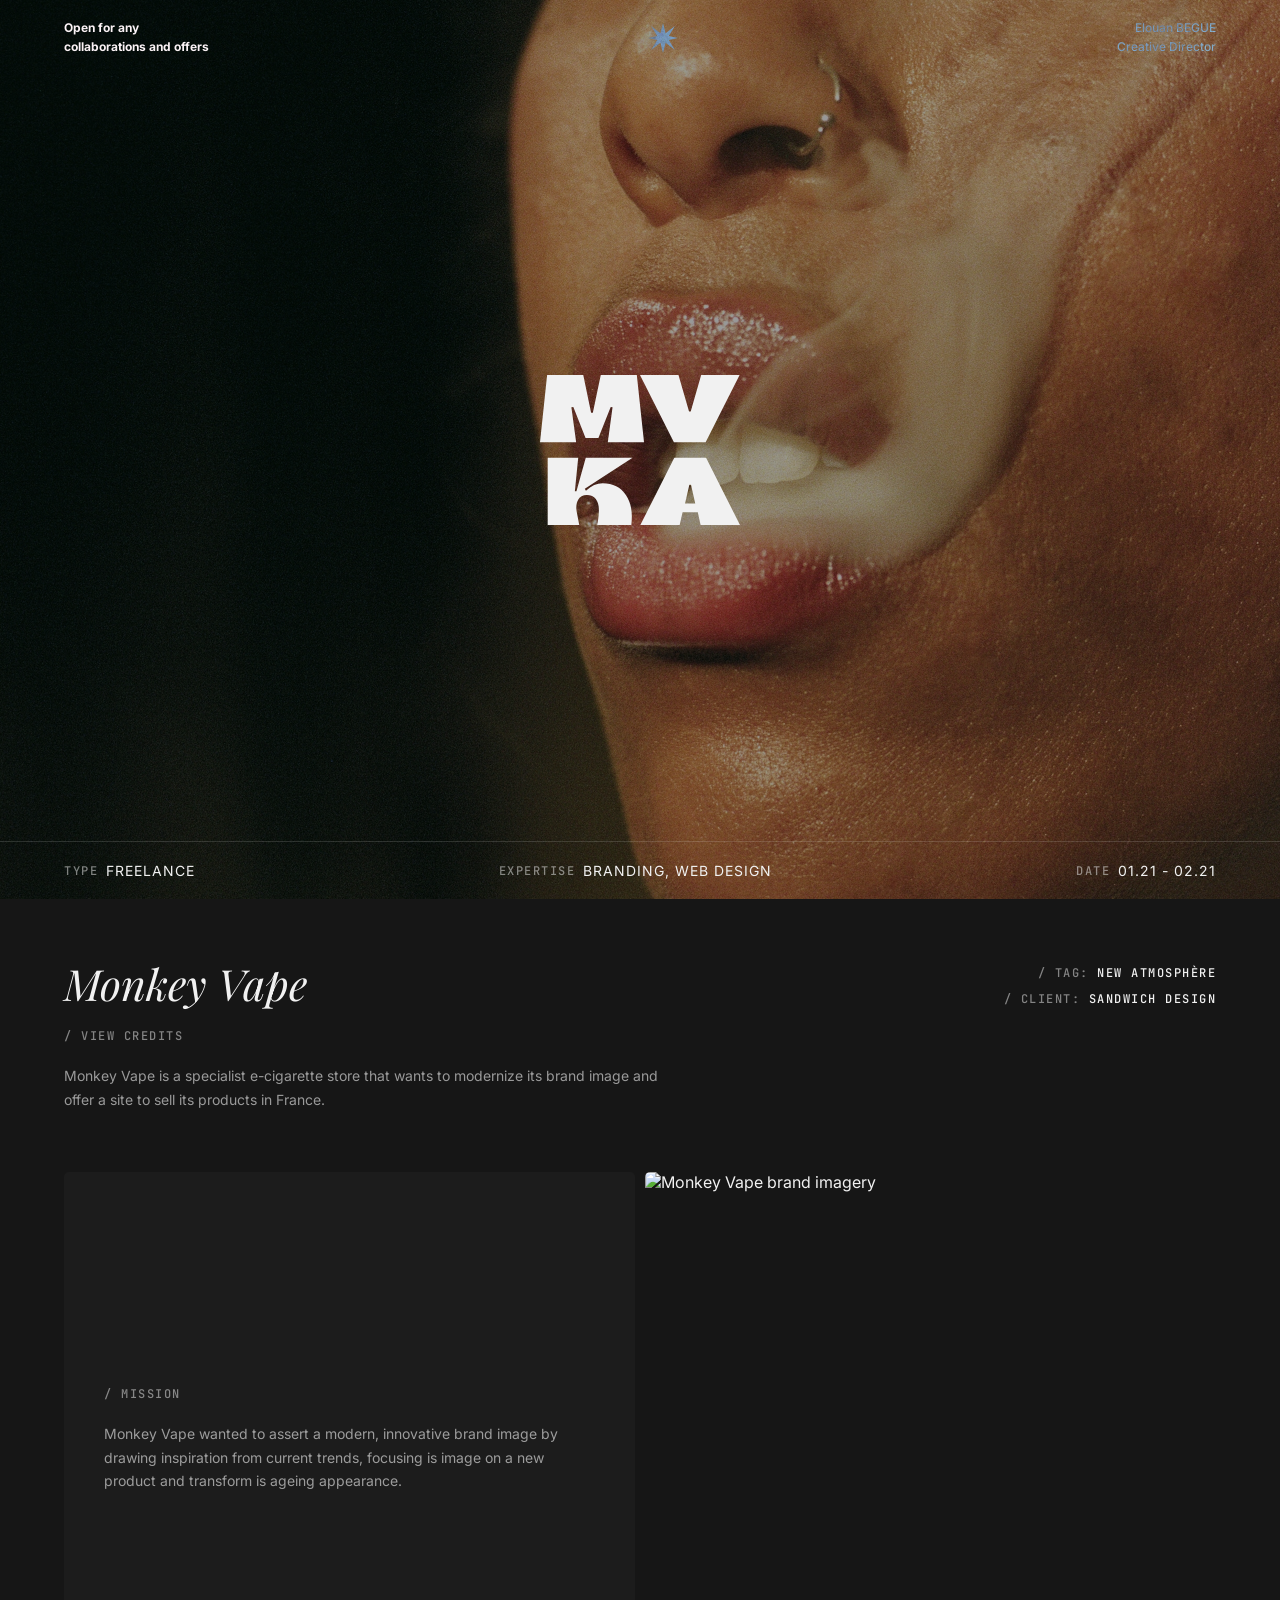
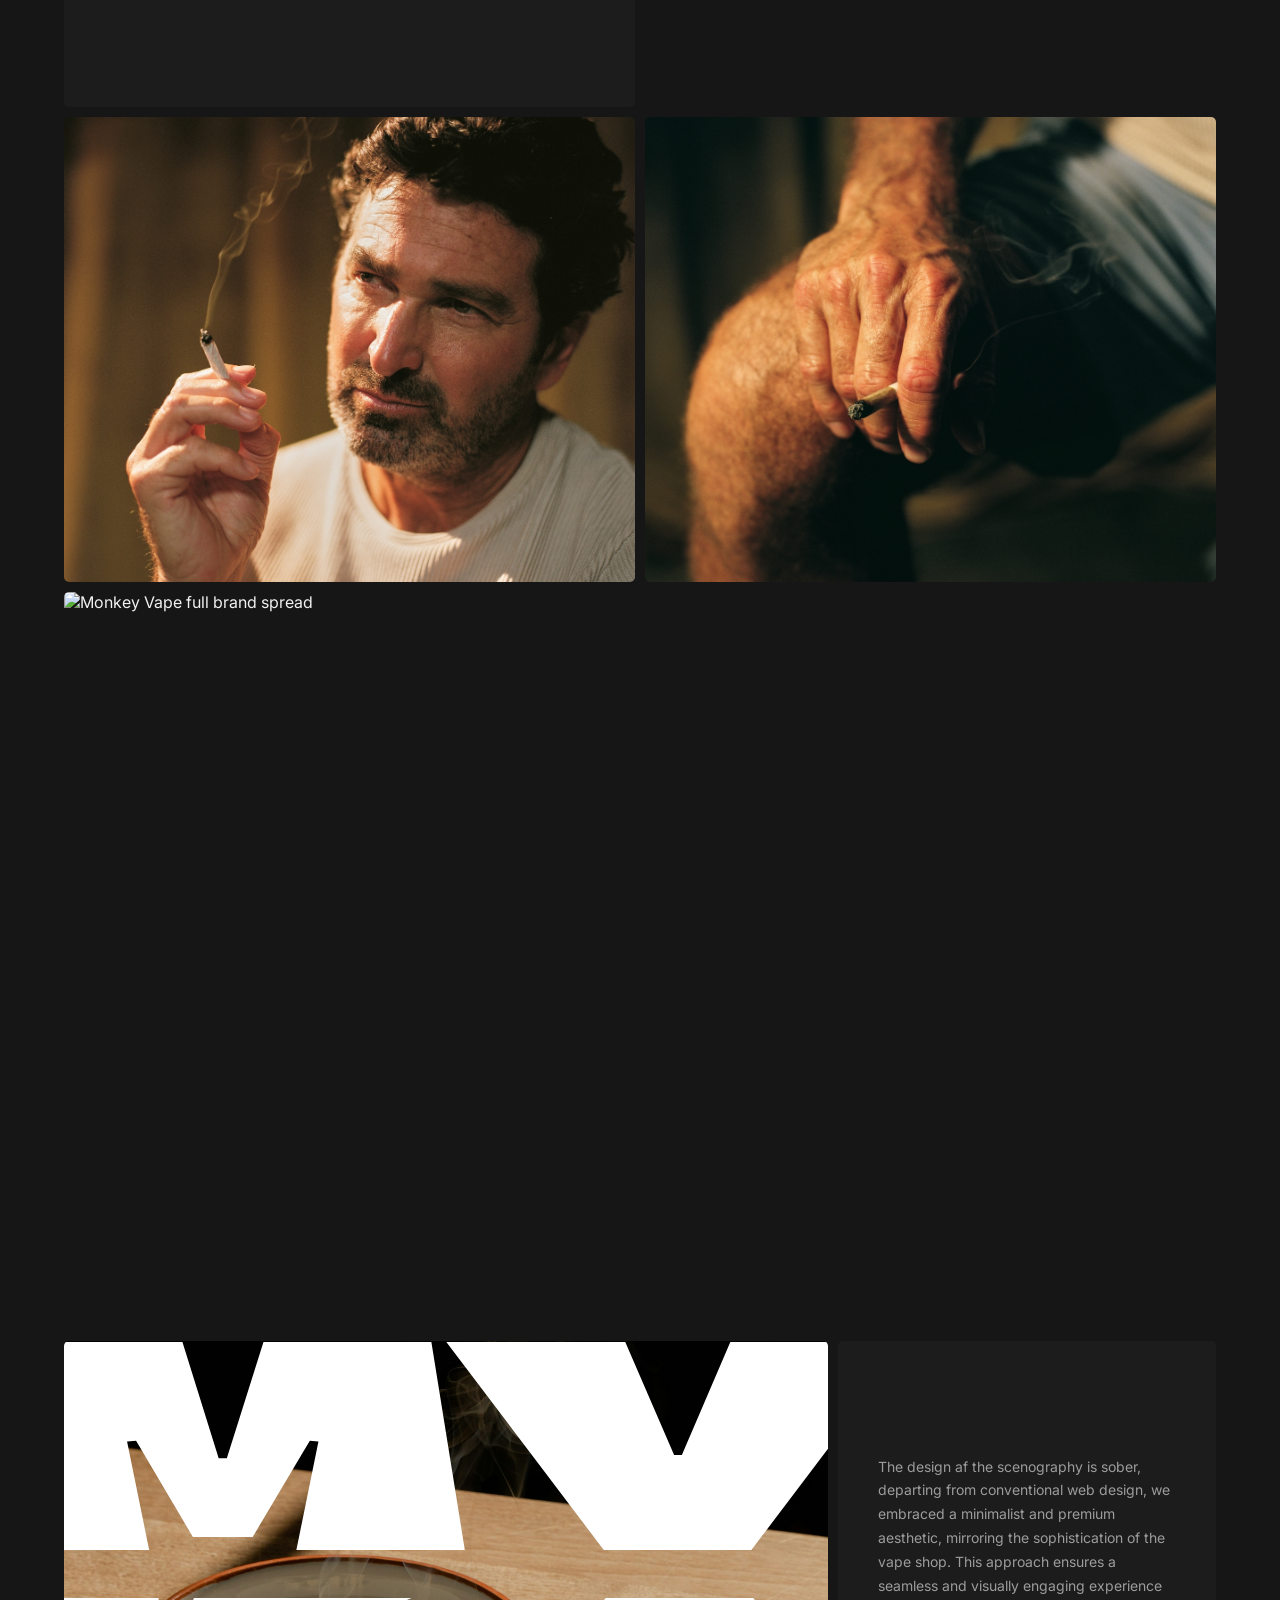
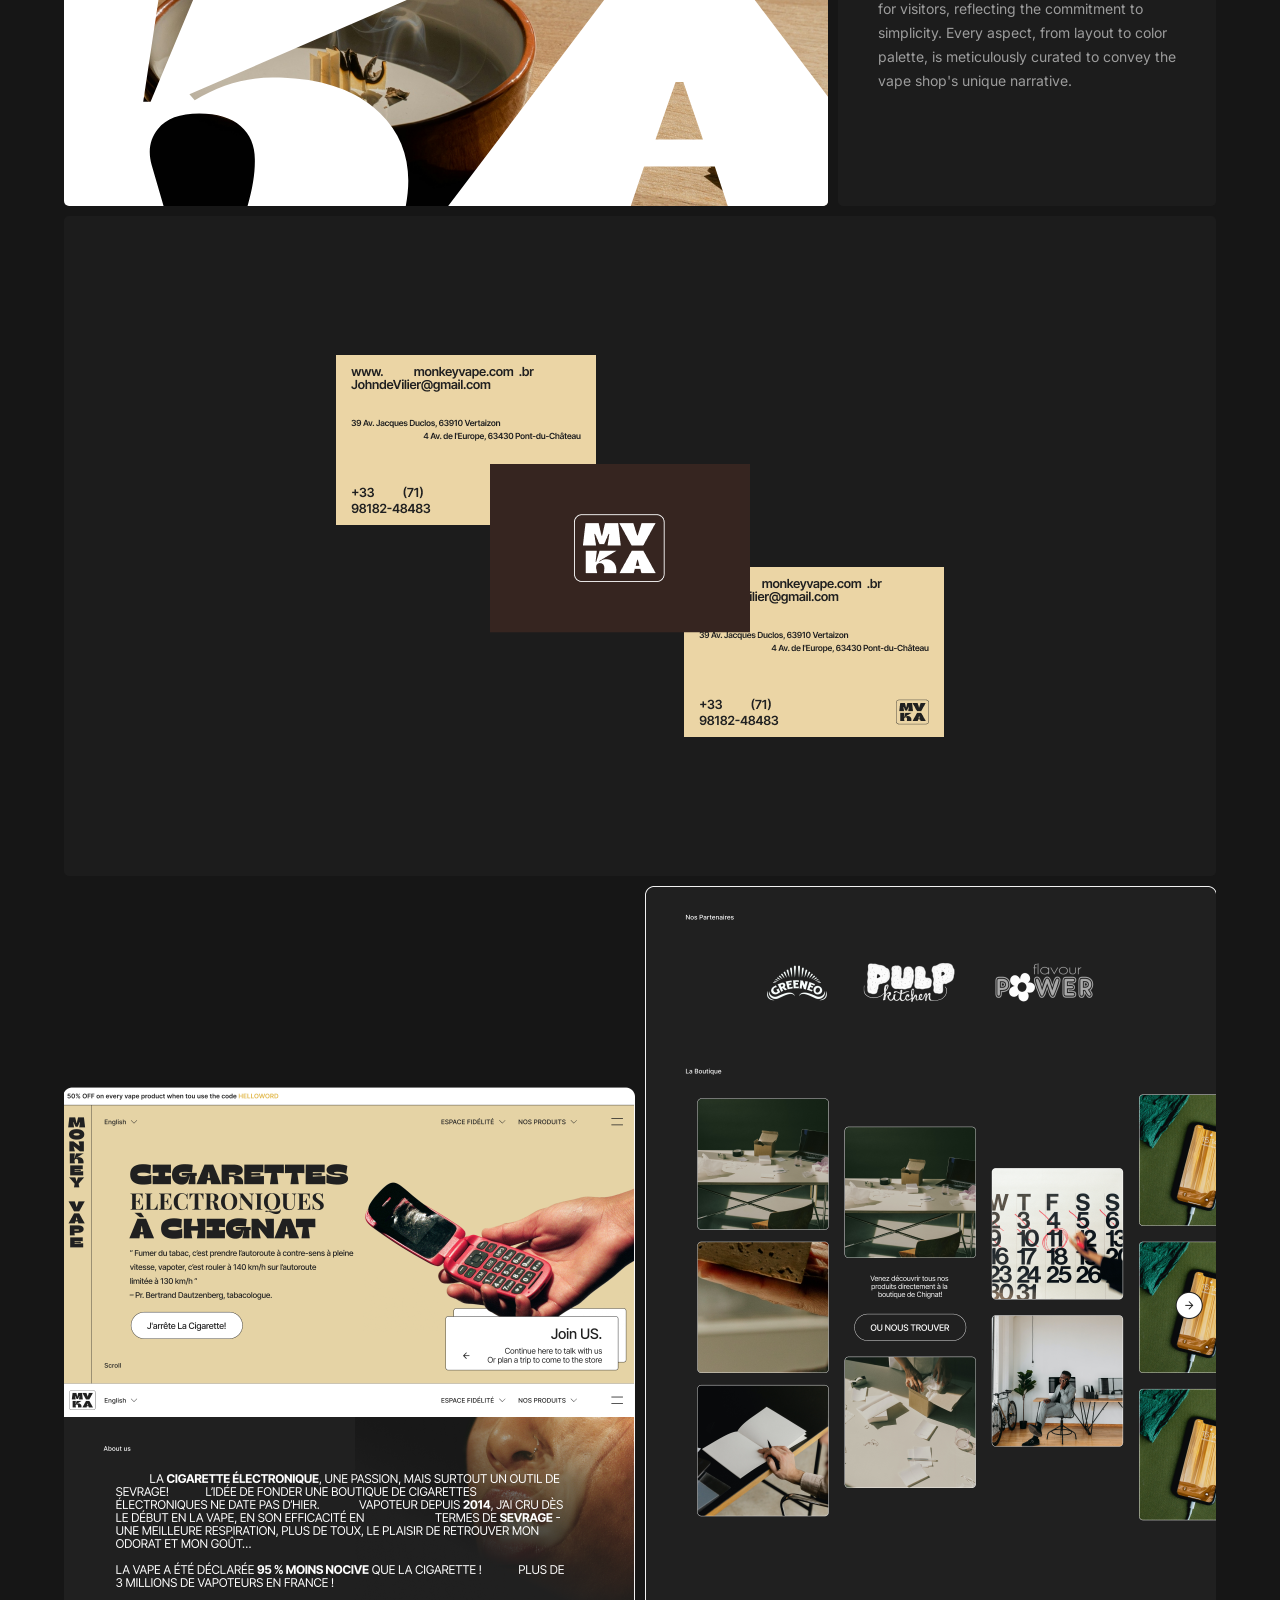
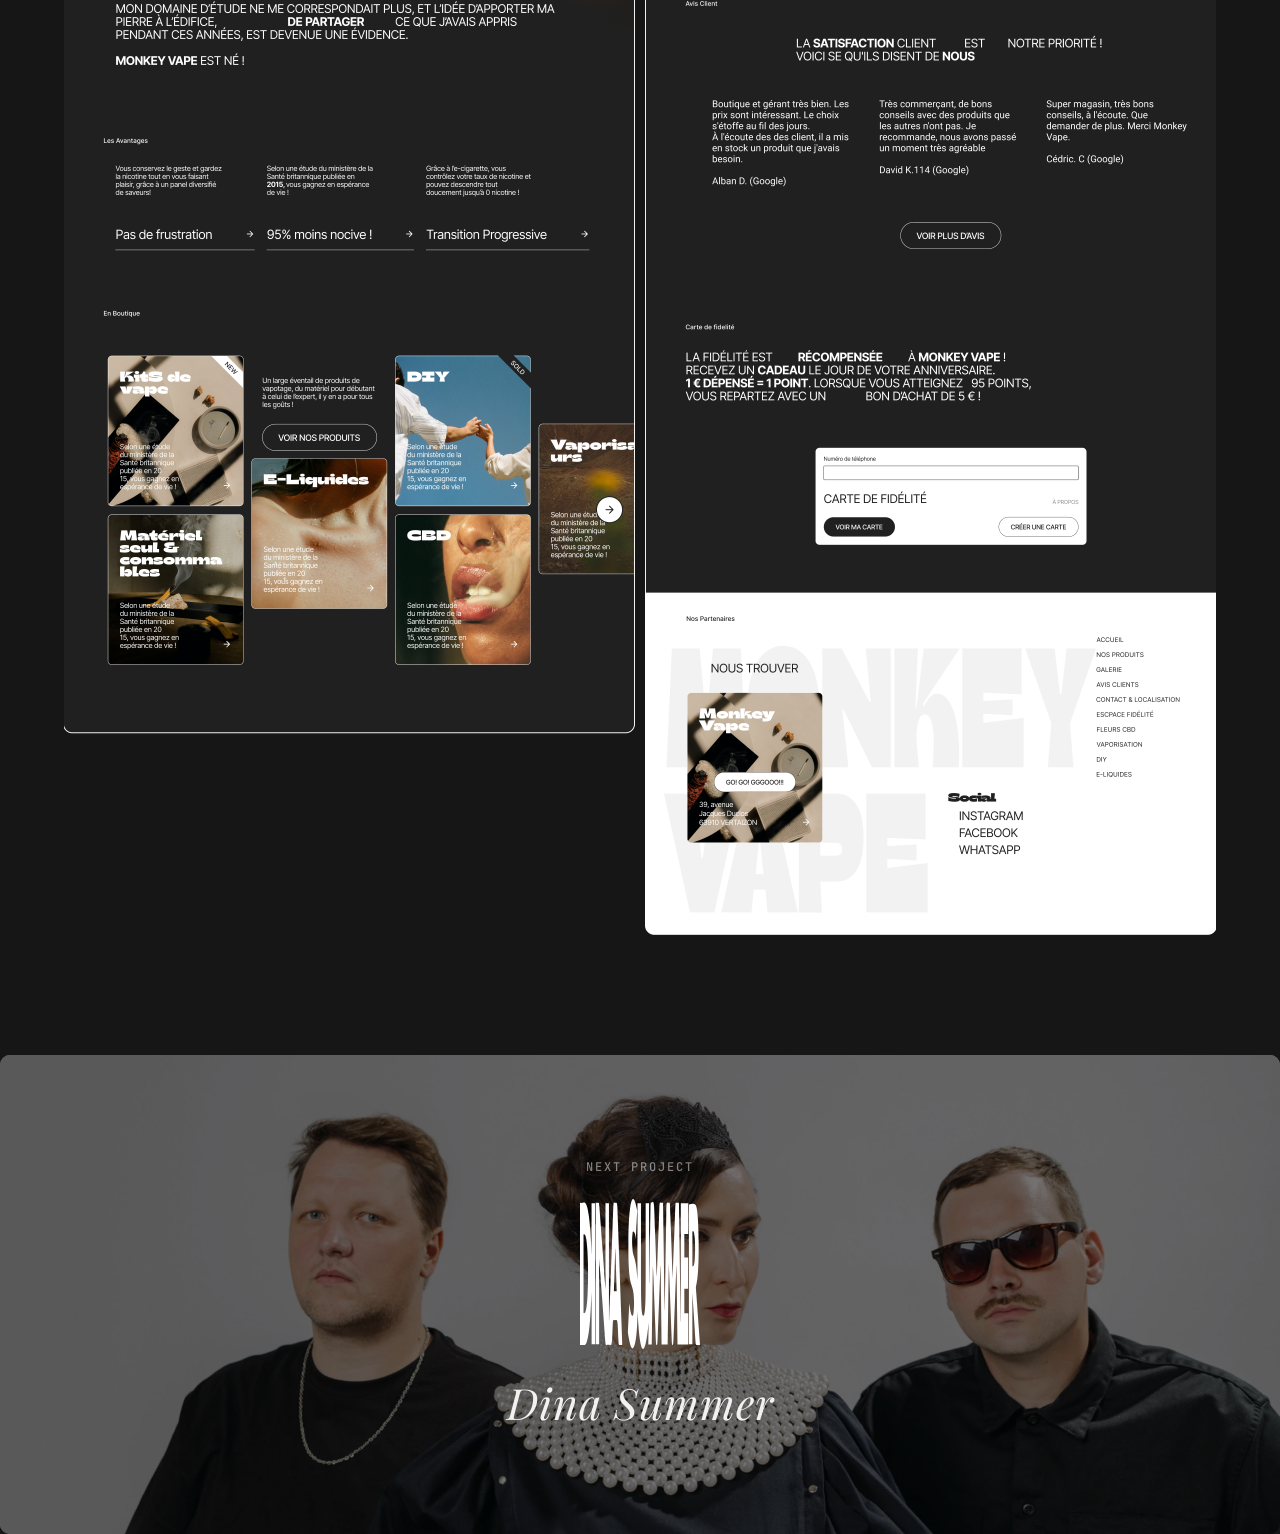
==== commit 13532699: "Fix Monkey Vape texts to match Figma exactly Co-Authored-By: Claude Opus 4.6 (1M context) <noreply@a" ====
--- a/work-monkey-vape.html
+++ b/work-monkey-vape.html
@@ -718,7 +718,7 @@
         <h1 class="mv-info-title">Monkey Vape</h1>
         <span class="mv-info-credits">/ VIEW CREDITS</span>
         <p class="mv-info-desc">
-          Monkey Vape aimed to assert a modern, innovative brand image by drawing inspiration from current trends, focusing its charge on a new product and transforming the vaping experience with a bold visual identity.
+          Monkey Vape is a specialist e-cigarette store that wants to modernize its brand image and offer a site to sell its products in France.
         </p>
       </div>
       <div class="mv-info-right">
@@ -735,7 +735,7 @@
         <div class="mv-mission-text">
           <span class="mv-mission-label">/ MISSION</span>
           <p class="mv-mission-desc">
-            Create a complete brand identity for Monkey Vape, including logo design, packaging, brand guidelines, and a web presence that captures the energy and innovation of the vaping community with a fresh, modern aesthetic.
+            Monkey Vape wanted to assert a modern, innovative brand image by drawing inspiration from current trends, focusing is image on a new product and transform is ageing appearance.
           </p>
         </div>
         <div class="mv-mission-img">
@@ -765,10 +765,8 @@
           <img class="mv-logo-overlay-svg" src="assets/mv-logo-small.svg" alt="MVKA logo">
         </div>
         <div class="mv-text-block">
-          <span class="mv-mission-label">/ IDENTITY</span>
-          <h3 class="mv-text-block-title">A visual system built around bold geometry and clean contrast</h3>
           <p class="mv-text-block-desc">
-            The MVKA identity brings together sharp typographic choices with a modular logo that works across all touchpoints, from packaging to digital platforms, creating an instantly recognizable brand presence.
+            The design af the scenography is sober, departing from conventional web design, we embraced a minimalist and premium aesthetic, mirroring the sophistication of the vape shop. This approach ensures a seamless and visually engaging experience for visitors, reflecting the commitment to simplicity. Every aspect, from layout to color palette, is meticulously curated to convey the vape shop's unique narrative.
           </p>
         </div>
       </div>
